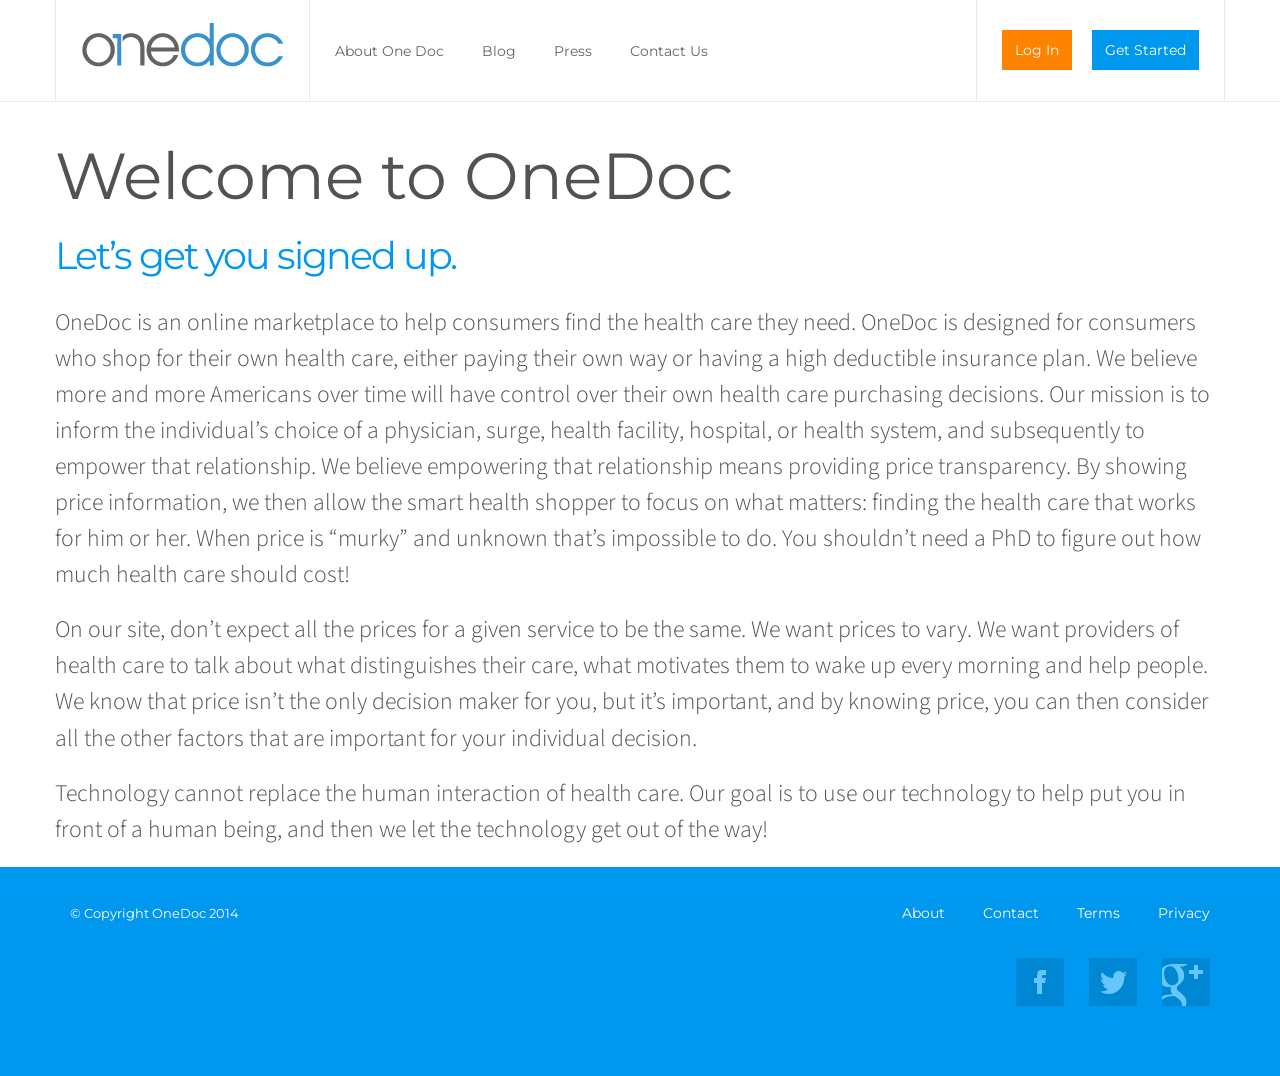
==== about.html @ 80806f2f "Added the About OneDoc page" ====
<!DOCTYPE html>
<html>
<head>
	<meta charset="utf-8">
	<meta name="viewport" content="width=device-width, initial-scale=1.0">
	<title>OneDoc</title>
	<link media="all" rel="stylesheet" href="css/bootstrap.min.css">
	<link media="all" rel="stylesheet" href="css/fancybox.css">
	<link media="all" rel="stylesheet" href="css/all.css">
	<link href='http://fonts.googleapis.com/css?family=Montserrat:400,700|Source+Sans+Pro:300,400,600' rel='stylesheet' type='text/css'>
	<script type="text/javascript" src="js/jquery-1.8.3.min.js"></script>
	<script type="text/javascript" src="js/jquery.main.js"></script>
	<script type="text/javascript" src="js/bootstrap.min.js" ></script>
	<!--[if IE 8]><link rel="stylesheet" type="text/css" href="css/ie.css" media="screen"/><![endif]-->
	<!--[if IE]><script type="text/javascript" src="js/ie.js"></script><![endif]-->
	<script type="text/javascript">
		if (navigator.userAgent.match(/IEMobile\/10\.0/) || navigator.userAgent.match(/MSIE 10.*Touch/)) {
			var msViewportStyle = document.createElement('style')
			msViewportStyle.appendChild(
				document.createTextNode(
					'@-ms-viewport{width:auto !important}'
				)
			)
			document.querySelector('head').appendChild(msViewportStyle)
		}
	</script>
</head>
<body>
	<div id="wrapper">
		<div class="w1">			<header id="header">
				<div class="header-holder container">
					<div class="row">
						<div class="logo-holder box">
							<strong class="logo"><a href="#">OneDoc</a></strong>
						</div>
						<div class="navbar-default" role="navigation">
							<div class="navbar-header">
								<button class="navbar-toggle" data-target="#bs-navbar" data-toggle="collapse" type="button">
									<span class="sr-only"></span>
									<span class="icon-bar"></span>
									<span class="icon-bar"></span>
									<span class="icon-bar"></span>
								</button>
							</div>
							<div id="bs-navbar" class="navbar-collapse collapse">
								<nav class="nav-holder box">
									<ul id="nav">
										<li><a href="#">About One Doc</a></li>
										<li><a href="#">Blog</a></li>
										<li><a href="#">Press</a></li>
										<li><a href="#">Contact Us</a></li>
									</ul>
								</nav>
								<ul class="buttons-list box">
									<li><a href="#" class="btn-login">Log In</a></li>
									<li><a href="#">Get Started</a></li>
								</ul>
							</div>
						</div>
					</div>
				</div>
			</header>
			<main id="main" role="main">
				<section class="section">
					<div class="container">						<div class="holder row">
									<h1>Welcome to OneDoc</h1>
									<h2>Let’s get you signed up.</h2>
									<p>OneDoc is an online marketplace to help consumers find the health care they need.  OneDoc is designed for consumers who shop for their own health care, either paying their own way or having a high deductible insurance plan.  We believe more and more Americans over time will have control over their own health care purchasing decisions. Our mission is to inform the individual’s choice of a physician, surge, health facility, hospital, or health system, and subsequently to empower that relationship.  We believe empowering that relationship means providing price transparency.  By showing price information, we then allow the smart health shopper to focus on what matters: finding the health care that works for him or her.  When price is “murky” and unknown that’s impossible to do.   You shouldn’t need a PhD to figure out how much health care should cost!</p>
									
									<p>On our site, don’t expect all the prices for a given service to be the same.  We want prices to vary.   We want providers of health care to talk about what distinguishes their care, what motivates them to wake up every morning and help people.  We know that price isn’t the only decision maker for you, but it’s important, and by knowing price, you can then consider all the other factors that are important for your individual decision.</p>  
									
									<p>Technology cannot replace the human interaction of health care.  Our goal is to use our technology to help put you in front of a human being, and then we let the technology get out of the way!</p>
						</div>					</div>
				</section>
			</main>		</div>
		<footer id="footer">			<div class="f1">				<div class="f2">
					<div class="container">
						<div class="holder row">
							<div class="footer-content">
								<p class="copyright">&copy; Copyright OneDoc 2014</p>
								<div class="frame">
									<ul class="footer-nav">										<li><a href="#">About</a></li>										<li><a href="#">Contact</a></li>										<li><a href="#">Terms</a></li>										<li><a href="#">Privacy</a></li>									</ul>
									<ul class="social-networks">										<li><a href="#" class="facebook">Facebook</a></li>										<li><a href="#" class="twitter">Twitter</a></li>										<li><a href="#" class="google">Google+</a></li>									</ul>
								</div>
							</div>
						</div>
					</div>
				</div>			</div>		</footer>
	</div>
	<!-- Modal -->
	<div class="popup-holder">
		<div id="appointment1" class="fancy-appointment">
			<div class="modal-content">
				<div class="modal-header">
					<a href="#" class="close">X</a>
					<h4>Book an Appointment</h4>
				</div>
				<div class="modal-map">
					<img src="images/img05.jpg" width="1003" height="101" alt="Image description">
				</div>
				<div class="modal-body">
					<h4>Dr. Sam Dahr</h4>
					<strong class="subtitle">Integris Baptist Medical Center</strong>
					<address>3366 NW Expressway Suite 670 <span>Oklahoma City, Oklahoma 73112</span></address>
					<ul class="data-list">
						<li>
							<strong class="title">Reason for Appointment</strong>
							Lobotomy
						</li>
						<li>
							<strong class="title">Total Cost</strong>
							$0000
						</li>
						<li class="amount">
							<strong class="title">Amount Due Today</strong>
							$000
						</li>
					</ul>
				</div>
				<div class="modal-schedule">
					<p>Select a day and time to book your appointment.</p>
					<div class="schedule-gallery carousel-nocycle">
						<a href="#" class="btn-prev"></a>
						<div class="mask">
							<div class="slideset">
								<div class="slide">
									<ul class="schedule-list">
										<li>
											<strong class="title"><a href="#">Fri</a></strong>
											<time datetime="2014-02-28"><a href="#">02-28-14</a></time>
											<ul>
												<li><a href="#">12:15 pm</a></li>
												<li><a href="#">12:30 pm</a></li>
												<li><a href="#">12:45 pm</a></li>
												<li><a href="#">1:00 pm</a></li>
												<li><a href="#">1:15 pm</a></li>
												<li><a href="#">more...</a></li>
											</ul>
										</li>
										<li>
											<strong class="title"><a href="#">Sat</a></strong>
											<time datetime="2014-03-01"><a href="#">03-01-14</a></time>
										</li>
										<li>
											<strong class="title"><a href="#">Sun</a></strong>
											<time datetime="2014-03-02"><a href="#">03-02-14</a></time>
										</li>
										<li>
											<strong class="title"><a href="#">Mon</a></strong>
											<time datetime="2014-03-03"><a href="#">03-03-14</a></time>
											<ul>
												<li><a href="#">8:00 am</a></li>
												<li><a href="#">8:15 am</a></li>
												<li><a href="#">8:30 am</a></li>
												<li><a href="#">8:45 am</a></li>
												<li><a href="#">9:00 am</a></li>
												<li><a href="#">more...</a></li>
											</ul>
										</li>
										<li>
											<strong class="title"><a href="#">Tue</a></strong>
											<time datetime="2014-03-04"><a href="#">03-04-14</a></time>
											<ul>
												<li><a href="#">8:00 am</a></li>
												<li><a href="#">8:15 am</a></li>
												<li><a href="#">8:30 am</a></li>
												<li><a href="#">8:45 am</a></li>
												<li><a href="#">9:00 am</a></li>
												<li><a href="#">more...</a></li>
											</ul>
										</li>
										<li>
											<strong class="title"><a href="#">Wed</a></strong>
											<time datetime="2014-03-05"><a href="#">03-05-14</a></time>
											<ul>
												<li><a href="#">8:00 am</a></li>
												<li><a href="#">8:15 am</a></li>
												<li><a href="#">8:30 am</a></li>
												<li><a href="#">8:45 am</a></li>
												<li><a href="#">9:00 am</a></li>
												<li><a href="#">more...</a></li>
											</ul>
										</li>
										<li>
											<strong class="title"><a href="#">Thu</a></strong>
											<time datetime="2014-03-06"><a href="#">03-06-14</a></time>
											<ul>
												<li><a href="#">8:00 am</a></li>
												<li><a href="#">8:15 am</a></li>
												<li><a href="#">8:30 am</a></li>
												<li><a href="#">8:45 am</a></li>
												<li><a href="#">9:00 am</a></li>
												<li><a href="#">more...</a></li>
											</ul>
										</li>
									</ul>
								</div>
								<div class="slide">
									<ul class="schedule-list">
										<li>
											<strong class="title"><a href="#">Fri</a></strong>
											<time datetime="2014-02-28"><a href="#">02-28-14</a></time>
											<ul>
												<li><a href="#">12:15 pm</a></li>
												<li><a href="#">12:30 pm</a></li>
												<li><a href="#">12:45 pm</a></li>
												<li><a href="#">1:00 pm</a></li>
												<li><a href="#">1:15 pm</a></li>
												<li><a href="#">more...</a></li>
											</ul>
										</li>
										<li>
											<strong class="title"><a href="#">Sat</a></strong>
											<time datetime="2014-03-01"><a href="#">03-01-14</a></time>
										</li>
										<li>
											<strong class="title"><a href="#">Sun</a></strong>
											<time datetime="2014-03-02"><a href="#">03-02-14</a></time>
										</li>
										<li>
											<strong class="title"><a href="#">Mon</a></strong>
											<time datetime="2014-03-03"><a href="#">03-03-14</a></time>
											<ul>
												<li><a href="#">8:00 am</a></li>
												<li><a href="#">8:15 am</a></li>
												<li><a href="#">8:30 am</a></li>
												<li><a href="#">8:45 am</a></li>
												<li><a href="#">9:00 am</a></li>
												<li><a href="#">more...</a></li>
											</ul>
										</li>
										<li>
											<strong class="title"><a href="#">Tue</a></strong>
											<time datetime="2014-03-04"><a href="#">03-04-14</a></time>
											<ul>
												<li><a href="#">8:00 am</a></li>
												<li><a href="#">8:15 am</a></li>
												<li><a href="#">8:30 am</a></li>
												<li><a href="#">8:45 am</a></li>
												<li><a href="#">9:00 am</a></li>
												<li><a href="#">more...</a></li>
											</ul>
										</li>
										<li>
											<strong class="title"><a href="#">Wed</a></strong>
											<time datetime="2014-03-05"><a href="#">03-05-14</a></time>
											<ul>
												<li><a href="#">8:00 am</a></li>
												<li><a href="#">8:15 am</a></li>
												<li><a href="#">8:30 am</a></li>
												<li><a href="#">8:45 am</a></li>
												<li><a href="#">9:00 am</a></li>
												<li><a href="#">more...</a></li>
											</ul>
										</li>
										<li>
											<strong class="title"><a href="#">Thu</a></strong>
											<time datetime="2014-03-06"><a href="#">03-06-14</a></time>
											<ul>
												<li><a href="#">8:00 am</a></li>
												<li><a href="#">8:15 am</a></li>
												<li><a href="#">8:30 am</a></li>
												<li><a href="#">8:45 am</a></li>
												<li><a href="#">9:00 am</a></li>
												<li><a href="#">more...</a></li>
											</ul>
										</li>
									</ul>
								</div>
								<div class="slide">
									<ul class="schedule-list">
										<li>
											<strong class="title"><a href="#">Fri</a></strong>
											<time datetime="2014-02-28"><a href="#">02-28-14</a></time>
											<ul>
												<li><a href="#">12:15 pm</a></li>
												<li><a href="#">12:30 pm</a></li>
												<li><a href="#">12:45 pm</a></li>
												<li><a href="#">1:00 pm</a></li>
												<li><a href="#">1:15 pm</a></li>
												<li><a href="#">more...</a></li>
											</ul>
										</li>
										<li>
											<strong class="title"><a href="#">Sat</a></strong>
											<time datetime="2014-03-01"><a href="#">03-01-14</a></time>
										</li>
										<li>
											<strong class="title"><a href="#">Sun</a></strong>
											<time datetime="2014-03-02"><a href="#">03-02-14</a></time>
										</li>
										<li>
											<strong class="title"><a href="#">Mon</a></strong>
											<time datetime="2014-03-03"><a href="#">03-03-14</a></time>
											<ul>
												<li><a href="#">8:00 am</a></li>
												<li><a href="#">8:15 am</a></li>
												<li><a href="#">8:30 am</a></li>
												<li><a href="#">8:45 am</a></li>
												<li><a href="#">9:00 am</a></li>
												<li><a href="#">more...</a></li>
											</ul>
										</li>
										<li>
											<strong class="title"><a href="#">Tue</a></strong>
											<time datetime="2014-03-04"><a href="#">03-04-14</a></time>
											<ul>
												<li><a href="#">8:00 am</a></li>
												<li><a href="#">8:15 am</a></li>
												<li><a href="#">8:30 am</a></li>
												<li><a href="#">8:45 am</a></li>
												<li><a href="#">9:00 am</a></li>
												<li><a href="#">more...</a></li>
											</ul>
										</li>
										<li>
											<strong class="title"><a href="#">Wed</a></strong>
											<time datetime="2014-03-05"><a href="#">03-05-14</a></time>
											<ul>
												<li><a href="#">8:00 am</a></li>
												<li><a href="#">8:15 am</a></li>
												<li><a href="#">8:30 am</a></li>
												<li><a href="#">8:45 am</a></li>
												<li><a href="#">9:00 am</a></li>
												<li><a href="#">more...</a></li>
											</ul>
										</li>
										<li>
											<strong class="title"><a href="#">Thu</a></strong>
											<time datetime="2014-03-06"><a href="#">03-06-14</a></time>
											<ul>
												<li><a href="#">8:00 am</a></li>
												<li><a href="#">8:15 am</a></li>
												<li><a href="#">8:30 am</a></li>
												<li><a href="#">8:45 am</a></li>
												<li><a href="#">9:00 am</a></li>
												<li><a href="#">more...</a></li>
											</ul>
										</li>
									</ul>
								</div>
							</div>
						</div>
						<a href="#" class="btn-next"></a>
					</div>
				</div>
				<div class="modal-footer">
					<a href="#" class="button">Continue</a>
				</div>
			</div>
		</div>
	</div>
</body>
</html>
---- css/all.css ----
/* @override http://pmarino80.github.io/qti-guide/css/all.css */

*{max-height:10000px;}
@-webkit-viewport{width:device-width;}
@-moz-viewport{width:device-width;}
@-ms-viewport{width:device-width;}
@-o-viewport{width:device-width;}
@viewport{width:device-width;}
.logo,
.form-search .icon,
.section-search .input-holder .icon,
.section-search .submit-holder:before,
.form-search .submit-holder:before,
.btn-down,
.button-section:before,
.btn-started:before,
.social-networks a,
.section-about .btn-more:before,
.btn-refine:before,
.pin .icon,
.select-area .select-opener,
.fancy-appointment .close,
.schedule-gallery .schedule-list ul a:before,
.schedule-gallery .btn-prev,
.schedule-gallery .btn-next,
.fancy-appointment .modal-footer .button:before,
.section-subnav .btn-search,
.btn-create-campaign:before,
.campaign-list .buttons-list a:before,
.contributors .title:before,
.buttons-list.logged a:before,
.section-new-campaign form .datepicker .button,
.section-new-campaign form .btn-submit:before,
.section-new-campaign form .btn-cancel:before,
.section-signup form .btn-submit:before{
	background-image:url(../images/sprite.png);
	background-repeat:no-repeat;
}
p {
	font-size: 95% !important;
}

h2 {
	font-size: 150% !important;
}
h3 {
	font-size: 98% !important;
}
html,
body,
#wrapper{height:100%;}
body{
	font-weight:300;
	min-width:320px;
	-webkit-text-size-adjust:100%;
	-ms-text-size-adjust:none;
}
img{border-style:none;}
a:active{background-color:transparent;}
a:focus{
	outline:0;
	text-decoration:none;
}
:focus{outline:0;}
.section-welcome img,
.section-proffesional img,
.image-holder img,
.avatar-holder img{vertical-align:top;}
form,fieldset{
	border-style:none;
	margin:0;
	padding:0;
}
input, textarea, select{vertical-align:middle;}
input::-moz-placeholder{opacity:1;}
textarea::-moz-placeholder{opacity:1;}
input[type=text],input[type=password],input[type=file],input[type=submit],input[type=search],input[type=email],textarea{	-webkit-appearance:none;	-webkit-border-radius:0;}
.section-subnav ul:after{	content:'';	display:block;	clear:both;}
/* styles for fixed blocks */
.fixed{
	left:0;
	position:fixed;
	right:0;
	top:102px;
	z-index:10;
}
#header.fixed{
	background:#fff;
	z-index:15;
}
/* main container styles */
#wrapper{
	display:table;
	table-layout:fixed;
	width:100%;
}
.w1{
	display:table-row;
	position:relative;
	width:100%;
}
/* header styles */
#header{
	background:rgba(255, 255, 255, 0.9);
	border-bottom:1px solid #ecebeb;
	left:0;
	position:fixed;
	right:0;
	top:0;
	z-index:10;
}
.header-holder{
	border:solid #ecebeb;
	border-width:0 1px;
}
.logo-holder{
	float:left;
	padding: 23px 26px 34px 26px;
}
/* page logo styles */
.logo{
	display:block;
	height:44px;
	overflow:hidden;
	text-indent:-9999px;
	width:201px;
}
.logo a{
	display:block;
	height:100%;
}
.navbar-default{
	background:none;
	border:0;
}
.nav-holder{
	border-left:1px solid #ecebeb;
	float:left;
	padding:0;
}
/* main navigation styles */
#nav{
	float:left;
	font:14px/16px 'Montserrat', sans-serif;	list-style:none;	margin:0;
	padding: 43px 10px 42px 25px;}
#nav li{
	float:left;
	margin: 0 38px 0 0;
}
#nav a{color:#636466;}
.buttons-list{
	border-left:1px solid #ecebeb;
	font:14px/16px 'Montserrat', sans-serif;
	float:right;	list-style:none;	margin:0;
	padding: 30px 10px 31px 5px;}
.buttons-list li{
	float:left;
	margin: 0 0 0 20px;
	position:relative;
}
.buttons-list a{
	background:#0097ee;
	color:#fff;
	display:block;
	padding: 12px 13px;
	position:relative;
}
.buttons-list .btn-login{background:#fd8300;}
/* main informative part styles */
#main{
	padding:102px 0 0;
	position:relative;
	z-index:1;
}
/* welcome section styles */
.section-welcome{
	color:#fff;
	font:20px/24px 'Montserrat', sans-serif;
	height:810px;
	margin:-102px 0 0;
	overflow:hidden;
	position:relative;
}
.section-welcome .bg-image{
	position:relative;
	width:100%;
	z-index:1;
}
.section-welcome .txt{
	bottom:0;
	left:50%;
	margin:0 0 0 -585px;
	position:absolute;
	top:0;
	white-space:nowrap;
	z-index:5;
}.section-welcome .txt:after{	content:'';	display:inline-block;	height:100%;	margin:0 0 0 -5px;	overflow:hidden;	vertical-align:middle;	width:1px;}.section-welcome .txt .holder{	display:inline-block;	padding: 0 33.7719% 0 15px;/*385*/	vertical-align:middle;	white-space:normal;}
.section-welcome h1{
	font-size:52px;	line-height:50px;
	margin: 0 0 18px;
	letter-spacing: -1px;
}
.section-welcome p{margin: 0 0 31px;}
/* search panel styles */
.section-welcome .form-search{
	background:rgba(0, 151, 238, 0.8);
	bottom:0;
	font-size:16px;	line-height:18px;
	left:0;
	position:absolute;
	right:0;
	z-index:5;
}
.form-search .row{padding: 32px 15px 32px 15px;}
.form-search .input-holder,
.form-search .location,
.form-search .link-location{
	display:inline-block;
	vertical-align:middle;
}
.section-search .input-holder,
.form-search .input-holder{
	background:#fff;
	margin: 0 22px 0 0;
	padding:16px 17px 14px;
	max-width:630px;
	width:55.2632%;
}
.section-search .input-holder .icon,
.form-search .icon{
	background-position:-240px 0;
	float:left;
	height:21px;
	margin: 0 32px 0 0;
	position:relative;
	width:20px;
}
.section-search .input-holder .icon:before,
.form-search .icon:before{
	background:#e4e4e4;
	content:"";
	height:20px;
	margin:-10px 0 0;
	position:absolute;
	right: -18px;
	top:50%;
	width:1px;
}
.section-search input[type=text],
.form-search input[type=text]{	background:none;	border:0;
	color:#a8a8a8;	float:left;	font-size:16px;	height:24px;	line-height:21px;	margin:0;
	outline:0;	padding:1px 2px 2px;	width:90.6040%;/*540*/}
.form-search input::-webkit-input-placeholder{color:#a8a8a8;}
.section-search input::-webkit-input-placeholder{color:#a8a8a8;}.form-search input:-moz-placeholder{color:#a8a8a8;}.section-search input:-moz-placeholder{color:#a8a8a8;}.form-search input::-moz-placeholder{color:#a8a8a8;}.section-search input::-moz-placeholder{color:#a8a8a8;}.form-search input:-ms-input-placeholder{color:#a8a8a8;}
.section-search input:-ms-input-placeholder{color:#a8a8a8;}
.form-search .location{
	font-weight:700;
	margin: 0 15px 0 0;
	padding: 0 15px 0 0;
	position:relative;
}
.form-search .location:before{
	background:#fff;
	content:"";
	height:14px;
	margin:-7px 0 0;
	position:absolute;
	right:0;
	top:50%;
	width:1px;
}
.form-search .link-location{
	color:#fd8300;
	margin:0 22px 0 0;
}
.section-search .submit-holder,
.form-search .submit-holder{
	background:#fd8300;
	display:inline-block;
	margin:0 -5px 0 0;	vertical-align:middle;
	position:relative;
	width:147px;
}
.section-search .submit-holder:before,
.form-search .submit-holder:before{
	background-position:-210px 0;
	content:"";
	height:20px;
	margin:-10px 0 0;
	position:absolute;
	right: 20px;
	top:50%;
	width:20px;
	z-index:1;
}
.section-search input[type=submit],
.form-search input[type=submit]{	background:none;	border:0;
	color:#fff;	float:left;	font:20px/54px 'Montserrat', sans-serif;	height:54px;	margin:0;	padding: 0 40px 2px 19px;
	position:relative;
	text-align:left;	width:100%;
	z-index:5;}
.section-intro{
	font-size:26px;
	line-height:38px;
	text-align:center;
}
.section-intro .holder{padding: 40px 0 50px;}
.btn-down{
	background-position:-270px 0;
	display:block;
	height:43px;
	margin: 0 auto 28px;
	overflow:hidden;
	text-indent:-9999px;
	width:44px;
}
/* global styles for all headings */
section .heading{
	font-size:0;	line-height:0;
	margin: 0 0 39px;
	position:relative;
	text-align:center;
}
section .heading:before{
	background:#d1d1d0;
	content:"";
	height:1px;
	left:0;
	margin:1px 0 0;
	position:absolute;
	right:0;
	top:50%;
	z-index:1;
}
section .heading h1{
	background:#fff;
	color:#54514f;
	display:inline-block;	vertical-align:top;
	font-size:25px;	line-height:27px;
	margin:0;
	padding:0 20px;
	position:relative;
	z-index:5;
	letter-spacing: -1px;
}
section h2{
	color:#0097ee;
	font-size:52px;
	line-height:50px;
	margin: 0 0 24px;
	letter-spacing: -2px;
}
.section-intro p{margin: 0 47px 17px;}
.section-intro .boxes-holder{
	color:#2d2b2a;
	font-size:18px;	line-height:24px;
	overflow:hidden;
}
.section-intro .boxes-holder .box{padding: 0 20px;}
.section-intro .boxes-holder .image-holder{
	height:170px;
	margin: 0 0 18px;
	white-space:nowrap;
}
.section-intro .boxes-holder .image-holder:after{	content:'';	display:inline-block;	height:100%;	margin:0 0 0 -5px;	overflow:hidden;	vertical-align:middle;	width:1px;}.section-intro .boxes-holder .image-holder img{	display:inline-block;	vertical-align:middle;	white-space:normal;}
.section-intro .boxes-holder h3{
	color:#0097ee;
	font-size:20px;
	font-weight:700;	line-height:24px;
	margin: 0 0 12px;
}
.section-intro .boxes-holder p{margin:0;}
/* gallery section styles */
.section-proffesional{
	color:#4d4b48;
	font-size:25px;	line-height:42px;
	max-height:740px;
	overflow:hidden;
}
.section-proffesional .mask{
	overflow:hidden;
	position:relative;
	width:100%;
	z-index:1;
	background: #EFF9FB;
}
.section-proffesional .slideset{
	float:left;
	width:99999px;
}
.section-proffesional .slide{
	float:left;
	position:relative;
	width:1500px;
}
.section-proffesional .txt{
	left:50%;
	margin:0 0 0 -585px;
	position:relative;
	z-index:5;
}
.section-proffesional .txt .holder{padding: 100px 20px 40px 595px;}
.section-proffesional h1{
	color:#54514f;
	font-size:25px;	line-height:27px;
	margin: 0 0 27px 4px;
}
.section-proffesional h2{
	color:#0097ee;
	font-size:52px;	line-height:52px;
	margin: 0 0 18px;
}
.section-proffesional .img-slide{
	left:0;
	position:absolute;
	top:0;
	width:100%;
	z-index:1;
}
.section-proffesional .pagination{
	left:50%;
	margin:0;
	position:absolute;
	right:0;
	top: 80px;
	z-index:5;
}
.section-proffesional .pagination ul{
	font-size:0;	line-height:0;	list-style:none;	margin:0;
	overflow:hidden;
	padding: 0 0 0 15px;}
.section-proffesional .pagination ul li{
	float:left;
	margin: 0 7px 0 0;
}
.section-proffesional .pagination ul a{
	background:#67645f;
	border-radius:6px;
	display:block;
	height:12px;
	overflow:hidden;
	text-indent:-9999px;
	width:12px;
}
.section-proffesional .pagination ul .active a,
.section-proffesional .pagination ul a:hover{
	background:#0097ee;
	text-decoration:none;
}
/* recommendation section styles */
.section-recommendation{
	background:#0097ee;
	color:#fefdfe;
	font-size:26px;	line-height:38px;
	text-align:center;
}
.section-recommendation .holder{padding: 46px 0 46px;}
.section-recommendation .heading{margin: 0 0 29px;}
.section-recommendation .heading:before{background:#66c5fc;}
.section-recommendation .heading h1{
	background:#0097ee;
	color:#86d3ff;
}
.section-recommendation h2{
	color:#fefdfe;
	margin: 0 0 24px;
}
.section-recommendation p{margin: 0 45px 16px;}
.section-recommendation .recommendation{
	color:#86d3ff;
	font-size:62px;
	letter-spacing:-4px;	line-height:85px;
	padding: 0 14.1026% 44px;
	word-spacing:3px;
}
.section-recommendation .recommendation span{color:#fff;}
.section-recommendation .recommendation p{margin:0;}
.button-section{
	background:#fd8300;
	color:#fff !important;
	display:inline-block;
	font:24px/26px 'Montserrat', sans-serif;
	letter-spacing:0;
	padding: 27px 83px 26px 29px;
	position:relative;	vertical-align:top;
	word-spacing: -2px;
}
.button-section:active{background:#fd8300;}
.button-section:before{
	background-position:-320px 0;
	content:"";
	height:32px;
	margin:-16px 0 0;
	position:absolute;
	right: 30px;
	top:50%;
	width:25px;
}
.section-health{
	font-size:26px;
	line-height:38px;
	text-align:center;
}
.section-health .holder{padding: 76px 10px 76px;}
.section-health .heading{margin: 0 0 29px;}
.section-health h2{margin: 0 0 24px;}
.section-health p{margin: 0 95px 31px;}

/* partners section styles */
.section-partners .holder{padding: 0 0 3px;}
.section-partners .partners-list{	list-style:none;	margin: -1px 0 59px;	padding: 0;
	text-align:justify;}
.partners-list:after{
	content:"";
	display:inline-block;	font-size:0;
	height:0;	line-height:0;
	width:100%;
}
.partners-list li{
	display:inline-block;	vertical-align:bottom;
}
.partners-list img {
	width: 80%;
}
.partners-list img{max-width:100%;}
/* dr. datails section styles */
.section-detail{
	font-size:20px;	line-height:30px;
}
.section-detail .holder{padding: 45px 18px 42px 15px;}
.section-detail .avatar-holder{
	float:left;
	margin: 5px 28px 0 0;
}
.section-detail .avatar-holder img{max-width:100%;}
.section-detail .txt{overflow:hidden;}
.section-detail h1{
	color:#0097ee;
	font-size:40px;	line-height:50px;
	margin: 0 0 15px;
	letter-spacing: -2px;
}
.section-detail .frame{overflow:hidden;}
.section-detail .frame .txt{
	float:left;
	width:560px;
}
.section-detail p{margin:0;font-size: 18px !important;
}
.section-detail address{margin: 13px 0 0;}
address span{
	display:inline-block;
	margin: 0 0 0 8px;
	padding: 0 0 0 13px;
	position:relative;	vertical-align:top;
}
address span:before{
	background:#54514f;
	content:"";
	height:20px;
	left:0;
	position:absolute;
	top:5px;
	width:1px;
}
address a{color:#54514f;}
.section-detail address .email{
	color:#0097ee;
	font-weight:600;
}
.section-detail .actions-list{
	border:1px solid #e8e8e7;
	border-width:0 0 0 1px;
	float:right;
	list-style:none;
	margin: 9px 0 0;
	padding: 0 0 31px 37px;
	width: 275px;
}
.actions-list li{
	background:url(../images/divider01.png) repeat-x;
	padding: 31px 0 28px;
}
.actions-list li:first-child{
	background:none;
	padding-top:0;
}
.section-about .btn-more,
.actions-list a{
	color:#f58320;
	display:block;
	font-size:22px;
	font-weight:600;	line-height:20px;
}
.actions-list a:hover{text-decoration:none;}
.actions-list img,
.actions-list .title{
	display:inline-block;	vertical-align:bottom;
}
.actions-list img{margin: 0 15px 2px 0;}
.actions-list .title span{
	color:#373535;
	display:block;
	font-size:18px;
	font-weight:300;
	margin: 0 0 -2px;
}
/* additional navigation styles */
.section-subnav{
	font:18px/20px 'Montserrat', sans-serif;
	position:relative;
}
.smooth-wrap{
	background:#0097ee;
	border-bottom:9px solid #8bd5ff;
}
.section-welcome .smooth-wrap{border:none;}
.section-subnav ul{
	list-style:none;	margin:0;	padding: 37px 14px 27px;}
.section-subnav.with-search ul{float:left;}
.section-subnav ul li{
	float:left;
	margin: 0 49px -27px 0;
}
.section-subnav ul a{
	color:#fff;
	display:inline-block;
	padding: 0 0 27px;
	position:relative;	vertical-align:top;
}
.section-subnav ul a:hover{text-decoration:none;}
.section-subnav ul a.active{
	border:solid #fd8300;
	border-width:0 0 9px;
	margin-bottom:-19px;
	text-decoration:none;
}
/* performance section styles */
.section-perfomance .holder{padding: 76px 0 0;}
.section-perfomance .heading{margin: 0 0 55px;}
.section-perfomance .boxes-holder{text-align:center;}
.section-perfomance .box{padding: 0 53px;}
.section-perfomance .box:before{
	background:#e8e8e7;
	bottom: 6px;
	content:"";
	left:0;
	position:absolute;
	top: 25px;
	width:1px;
}
.section-perfomance .box:first-child:before{display:none;}
.section-perfomance .image-holder{margin: 0 0 25px;}
.section-perfomance h2{
	color:#0097ee;
	font-size:20px !important;
	letter-spacing:0;	line-height:25px;
	margin:0;
}
/* location section styles */
.section-location{
	font-size:20px;	line-height:30px;
}
.section-location .holder{padding: 71px 0 26px;}
.section-location .heading{margin: 0 0 43px;}
.section-location h2{
	font-size:30px;
	letter-spacing: -1px;	line-height:34px;
	margin: 0 0 29px;
	text-align:center;
}
.section-location .institution-box{
	overflow:hidden;
	padding: 0 14px;
	margin: 0 0 -6px;
}
.section-location .institution-box .column{
	float:left;
	width:50%;
}
.section-location h3{
	color:#54514f;
	font:600 20px/24px 'Source Sans Pro', sans-serif;
	margin:0;
}
.section-location h3 a{color:#54514f;}
.section-location .institution-box h3{
	color:#0097ee;
	margin: 0 0 3px;
}
.section-location .institution-box h3 a{color:#0097ee;}
.section-location address{margin: 0 0 23px;}
.section-location .schedule-list{
	font-weight:600;	list-style:none;	margin:0;	padding:0;}
.section-location .schedule-list li{
	overflow:hidden;
	vertical-align:top;
}
.section-location .actions-list{	list-style:none;	margin:0;	padding: 6px 0 0 15px;}
.section-location .actions-list li{
	background:none;
	padding: 0 0 43px;
}
.actions-list .icon-holder{
	display:inline-block;
	margin: 0 15px 1px 0;
	min-width:44px;	vertical-align:bottom;
}
.actions-list .icon-holder img{margin:0;}
.section-location .table-institution{
	color:#0097ee;
	font-weight:600;
	line-height:24px;
	margin: 0 auto 54px;
	width:100%;
	max-width: 1138px;
}
.table-institution td{
	border-bottom:1px solid #d1d1d0;
	padding: 12px 0 13px;
}
.table-institution td + td{text-align:right;}
/* about section styles */
.section-about{
	line-height:42px;
	overflow:hidden;
	position:relative;
	word-spacing: -1px;
}
.section-about .holder{
	background:rgba(255, 255, 255, 0.1);
	float:left;
	left: 49.25%;
	position:relative;
	width:100%;
	z-index:5;
}
.section-about .bg-image{
	left:0;
	position:absolute;
	top:0;
	width:100%;
	z-index:1;
}
.section-about .txt{
	float:left;
	padding: 76px 170px 57px 28px;
	width:765px;
}
.section-about h1{
	font-size:25px;	line-height:27px;
	margin: 0 0 16px;
	color:rgba(255, 255, 255, 0.5)
}
.section-about h2{margin: 0 0 19px -3px;}
.section-about p{margin: 0 0 28px;color:rgba(255, 255, 255, 0.7);font-size: 22px !important;
}
.section-about .btn-more{
	display:inline-block;
	padding: 2px 0 0 48px;
	position:relative;	vertical-align:top;
	margin: 0 0 0 200px;
}
.section-about .btn-more:hover{text-decoration:none;}
.section-about .btn-more:before{
	background-position:-180px -50px;
	content:"";
	height:38px;
	left:0;
	position:absolute;
	top:0;
	width:39px;
}
.section-about .btn-more span{
	color:#373535;
	display:block;
	font-size:18px;
	font-weight:300;	line-height:20px;
	margin: 0 0 -2px;
}
.section-philosophy{
	background:#fff;
	color:#54514F;	line-height:42px;
	text-align:center;
}
/* philosophy section styles */
.section-philosophy .holder{padding: 76px 0 27px;}
.section-philosophy .heading{margin: 0 0 22px;}
.section-philosophy .heading:before{background:#a4a2a1;}
.section-philosophy .heading h1{
	color:#54514F;
}
.section-philosophy p{margin: 0 20px 42px;}
/* search section styles */
.section-search {
	font-family:'Montserrat', sans-serif;
	left:0;
	position:absolute;
	right:0;
	top:102px;
	z-index:5;
}
.section-search form{overflow:hidden;}
.section-search .form-content{background:rgba(0, 151, 238, 0.8);}
.section-search .form-content .holder{padding: 31px 15px 32px;}
.section-search .btn-refine,
.section-search .input-holder{
	display:inline-block;	vertical-align:top;
}
.section-search .btn-refine{
	background:#0070b1;
	color:#fff;
	font:20px/22px 'Montserrat', sans-serif;
	margin: 0 27px 0 0;
	padding: 16px 47px 16px 17px;
	position:relative;
}
.section-search .btn-refine:before{
	background-position:-240px -50px;
	content:"";
	height:20px;
	margin:-10px 0 0;
	position:absolute;
	right: 15px;
	top:50%;
	width:19px;
}
.section-search .input-holder{margin:0 13px 0 0;}
.section-search .submit-holder{width:201px;}
.section-search .form-slide{
	background:rgba(0, 151, 238, 0.9);
	padding: 0 0 41px;
}
.section-search .form-slide .row{padding: 25px 14px 1px 15px;}
.section-search .form-slide .column{
	float:left;
	margin:0 0 0 8.8519%;/*101*/
	width:27.4321%;/*313*/
}
.section-search .form-slide .column:first-child{margin-left:0;}
.section-search .form-slide label{
	color:#afe2ff;
	float:left;
	font:25px/27px 'Montserrat', sans-serif;
	margin: 0 0 5px -2px;
}
.section-search .form-slide select{
	clear:left;
	float:left;
	font-size:16px;
	width:auto;
}
.jcf-hidden{
	display:block !important;
	left:-9999px !important;
	position:absolute !important;
}
/* custom select styles */
.select-area{
	background:#fff;
	color:#a8a8a8;
	cursor:default;
	float:left;
	font:16px/18px 'Montserrat', sans-serif;
	height:46px;
	overflow:hidden;
	position:relative;
	width:100% !important;
}
.select-area .center{
	float:left;
	margin:0 50px 0 0;
	overflow:hidden;
	padding: 14px 19px;
	white-space:nowrap;
}
.select-area .select-opener{
	background-position: -317px -63px;
	height:46px;
	position:absolute;
	right:0;
	top:0;
	width:46px;
}
.select-options {
	position: absolute;
	overflow: hidden;
	background: #fff;
	z-index: 2000;
}
.select-options .drop-holder {
	overflow: hidden;
	height: 1%;
}
.select-options ul {
	font:16px/18px 'Montserrat', sans-serif;
	list-style: none;
	overflow: hidden;
	padding: 0;
	margin: 0;
}
.select-options ul li {
	width: 100%;
	float: left;
}
.select-options ul a {
	text-decoration: none;
	padding: 14px 19px;
	display: block;
	cursor: default;
	color: #000;
	height: 1%;
}
.select-options .item-selected a {
	text-decoration: none;
	background: #007;
	color: #fff;
}
.section-search .form-slide input[type=text]{	background:#fff;
	clear:left;	height:46px;	margin:0;	padding: 12px 19px 13px;	width:100%;}
.section-search .form-slide .subcolumns-holder{
	overflow:hidden;
	width:100%;
}
.section-search .form-slide .multiple-input input[type=text]{
	clear:none;
	width:44.4089%;/*139*/
}
.section-search .form-slide .multiple-input .separator{
	background:#8bd0f7;
	float:left;
	height:2px;
	margin: 23px 3.8339% 0;/*12*/
	width:11px;
}
.section-search .form-slide .row.buttons-holder{
	padding:39px 15px 0;
	text-align:right;
}
.section-search .form-slide input[type=submit]{	background:#fd8300;	display:inline-block;
	float:none;	height:46px;	line-height:46px;	margin:0 0 0 13px;	padding:0;
	text-align:center;
	vertical-align:top;	width:102px;}
.section-search .form-slide .btn-cancel{
	background:#0070b1;
	color:#fff;
	display:inline-block;
	font-size:20px;	line-height:24px;
	margin:0 0 0 13px;
	min-width:102px;
	padding:11px 16px 11px 17px;
	text-align:left;	vertical-align:top;
}
.section-search .form-slide .btn-cancel:hover{
	background:#0070b1;
	text-decoration:none;
}
/* map section styles */
.section-map{
	position:relative;
	z-index:1;
}
.section-map .pin{
	bottom: 48px;
	left: 46.9%;
	position:absolute;
	z-index:5;
}
.section-map .pin .icon{
	background-position:-270px -50px;
	height:34px;
	display:block;
	width:28px;
}
.section-map .pin .txt{
	background:#fff;
	bottom: 45px;
	color:#0097ee;
	font:15px/17px 'Source Sans Pro', sans-serif;
	left:50%;
	margin:0 0 0 -135px;
	padding: 26px 38px 27px;
	position:absolute;
	width:270px;
}
.section-map .pin .txt:after{
	border:solid transparent;
	border-color:rgba(255, 255, 255, 0);
	border-top-color:#fff;
	border-width:10px;
	content:"";
	height:0;
	left:50%;
	margin:0 0 0 -10px;
	pointer-events:none;
	position:absolute;
	top:100%;
	width:0;
}
.section-map .pin h2{
	font:20px/22px 'Montserrat', sans-serif;
	letter-spacing:0;
	margin: 0 0 6px;
}
.section-map .pin p{margin:0;}
.section-map .map-holder{
	position:relative;
	z-index:1;
}
/* results section styles */
.section-results .holder{padding: 27px 14px 106px;}
.section-results .heading{
	border-bottom:1px solid #d1d1d0;
	margin: 0 0 24px;
	padding: 0 0 26px;
	text-align:left;
}
.section-results .heading:before{display:none;}
.section-results .heading .title{
	display:block;
	font:20px/22px 'Montserrat', sans-serif;
	letter-spacing: 0px;
}
.section-results h2{margin: 0 0 12px;font-size: 30px !important;
}
.section-results p{margin: 0 0 20px;font-size: 22px !important;
}
.results-list{
	border-top:1px solid #d1d1d0;
	font-size:20px;	line-height:30px;	list-style:none;
	margin: 0 0 32px;	padding:0;}
.results-list > li{
	border-bottom:1px solid #d1d1d0;
	overflow:hidden;
	padding: 36px 0 0 68px;
	position:relative;
	vertical-align:top;
}
.results-list > li:before{
	background:url(../images/icon09.png) no-repeat;
	content:"";
	height:59px;
	left: 1px;
	position:absolute;
	top: 30px;
	width:44px;
}
.results-list h3{
	color:#0097ee;
	font-size:30px;	line-height:34px;
	margin: 0 0 5px;
}
.results-list .speciality{
	display:block;
	margin: 0 0 16px;
	overflow:hidden;
	text-overflow:ellipsis;
	white-space:nowrap;
}
.results-list .speciality a{
	display:inline-block;
	margin: 0 0 0 7px;
	padding: 0 0 0 10px;
	position:relative;	vertical-align:top;
}
.results-list .speciality a:first-child{
	margin:0;
	padding:0;
}
.results-list .speciality a:before{
	background:#8e8c8b;
	content:"";
	height:20px;
	left:0;
	position:absolute;
	top: 7px;
	width:1px;
}
.results-list .speciality a:first-child:before{display:none;}
.results-list .details-list{	list-style:none;	margin:0;	padding:0;}
.results-list .details-list > li{
	background:url(../images/divider01.png) repeat-x;
	overflow:hidden;
	padding: 35px 0 32px;
	vertical-align:top;
}
.results-list .details-list > li:first-child{
	background:none;
	padding-top:0;
}
.results-list .details-list .txt{
	float:left;
	width:32.5885%;
}
.results-list .details-list h4{
	color:#0097ee;
	font:20px/24px 'Source Sans Pro', sans-serif;
	margin: 0 0 3px;
}
.results-list .details-list address{margin:0;}
.results-list .details-list ul{
	color:#0097ee;
	float:right;
	font:600 22px/24px 'Source Sans Pro', sans-serif;	list-style:none;	margin:0;
	padding: 5px 0 0;}
.results-list .details-list ul li{
	border-left:1px solid #e8e8e7;
	display:inline-block;	vertical-align:top;
	margin: 0 0 0 32px;
	height: 73px;
	padding: 36px 0 0 40px;
}
.results-list .details-list ul li:first-child{
	border:0;
	margin-left:0;
	padding-left:10px;
}
.results-list .details-list ul .icon,
.results-list .details-list ul .title{
	display:inline-block;	vertical-align:bottom;
}
.results-list .details-list ul .icon{margin: 0 6px 0 0;}
.results-list .details-list ul .title{margin: 0 0 -4px;}
.results-list .details-list ul .title span{
	color:#373535;
	display:block;
	font-size:18px;
	font-weight:300;	line-height:20px;
	margin: 0 0 -3px;
}
.results-list .details-list ul a{
	color:#f58320;
	display:block;
}
.results-list .details-list ul a:hover{text-decoration:none;}
.section-results .pagination{
	border-radius:0;
	font-size:18px;
	margin:0;
}
.section-results .pagination li{
	display:inline-block;
	margin: 0 5px 0 0;	vertical-align:top;
}
.section-results .pagination a{
	background:#eee;
	border:1px solid #e9e9e9;
	border-radius:0;
	color:#b2b2b2;
	display:block;
	line-height:20px;
	min-width: 37px;
	padding: 9px 3px 11px;
	text-align:center;
}
.pagination > li:first-child > a,
.pagination > li.last-child > a{
	border-radius:0;
	min-width: 64px;
}
.section-results .pagination .active a,
.section-results .pagination a:hover{
	background:#f58320;
	border-color:#de7316;
	color:#fff;
}
/* footer styles */
#footer{
	background:#0097ee;
	color:#fff;
	display:table-footer-group;
	font:14px/16px 'Montserrat', sans-serif;
	overflow:hidden;
	width:100%;
}
#footer a{color:#fff;}
.f1{
	display:table-row;
	height:1%;
}
.f2{display:table-cell;}
#footer .holder{padding: 38px 15px 70px;}
#footer .get-started{
	border-bottom:1px solid #66c6fd;
	font:300 26px/30px 'Source Sans Pro', sans-serif;
	margin: 0 0 37px;
	overflow:hidden;
	padding: 35px 0 54px;
}
#footer .get-started .txt{
	float:left;
	max-width:800px;
	width:70.1754%;
}
#footer .get-started h2{
	font:52px/56px 'Montserrat', sans-serif;
	margin: 0 0 9px;
	letter-spacing: -1px;
}
#footer .get-started p{margin: 0 0 0 6px;}
#footer .get-started .btn-started{
	background:#fd8300;
	float:right;
	font:30px/32px 'Montserrat', sans-serif;
	padding: 41px 74px 39px 31px;
	position:relative;
	margin: 7px 0 0;
	letter-spacing: -1px;
	word-spacing: 3px;
}
.btn-started:before{
	background-position:-320px 0;
	content:"";
	height:32px;
	margin:-16px 0 0;
	position:absolute;
	right: 30px;
	top:50%;
	width:25px;
}
.footer-content{overflow:hidden;}
.copyright{float:left;}
.footer-content .frame{float:right;}
.footer-nav{
	list-style:none;
	margin: 0 0 37px;
	overflow:hidden;
	padding:0;
}
.footer-nav li{
	float:left;
	margin: 0 0 0 38px;
}
.social-networks{
	list-style:none;
	margin:0;
	padding:0;
	text-align:right;
}
.social-networks li{
	display:inline-block;
	margin: 0 0 0 21px;
	vertical-align:top;
}
.social-networks a{
	background-position:-9999px -9999px;
	display:block;
	height:48px;
	overflow:hidden;
	text-indent:9999px;
	width:48px;
}
.social-networks .facebook{background-position:0 -50px;}
.social-networks .twitter{background-position:-60px -50px;}
.social-networks .google{background-position:-120px -50px;}
/* styles for modal box */
.popup-holder{
	height:0;
	overflow:hidden;
	position:relative;
}
#fancybox-close,
.fancybox-bg{display:none !important;}
#fancybox-wrap{
	box-sizing:content-box;	-moz-box-sizing:content-box;	-webkit-box-sizing:content-box;
}
#fancybox-outer{background:none;}
.fancy-appointment{
	background:#fdfcfc;
	border-radius:2px;
	color:#54514f;
	font-size:18px;	line-height:20px;
	width:1004px;
}
.fancy-appointment .modal-content{border-radius:2px;}
.fancy-appointment .modal-header{
	border:0;
	padding: 24px 29px 23px 121px;
}
.fancy-appointment h4{
	color:#0097ee;
	font-size:30px;	line-height:34px;
	margin: 0 0 2px;
	letter-spacing: -1px;
}
.fancy-appointment .modal-header h4{margin:0;}
.fancy-appointment .close{
	background-position:-350px 0;
	height:18px;
	margin: 6px 0 0 20px;
	overflow:hidden;
	opacity:1;
	text-indent:-9999px;
	width:18px;
}
.fancy-appointment .modal-map{
	height:101px;
	overflow:hidden;
	position:relative;
}
.fancy-appointment .modal-map img{
	left:50%;
	margin:0 0 0 -502px;
	position:absolute;
	top:0;
}
.fancy-appointment .modal-body{padding: 14px 125px 30px;}
.fancy-appointment .subtitle{
	color:#0097ee;
	display:block;
	font-size:20px;
	font-weight:600;	line-height:24px;
	margin: 0 0 6px;
}
.fancy-appointment address{
	display:block;
	line-height:20px;
	margin: 0 0 22px;
}
.fancy-appointment address span:before{
	background:#d1d1d0;
	height:19px;
	top:2px;
}
.fancy-appointment .data-list{
	color:#0097ee;
	font:30px/34px 'Montserrat', sans-serif;	list-style:none;	margin:0;
	overflow:hidden;	padding:0;
	letter-spacing: -2px;
}
.fancy-appointment .data-list li{
	float:left;
	padding: 0 34px 0 41px;
	position:relative;
}
.fancy-appointment .data-list li.amount{color:#f58320;}
.fancy-appointment .data-list li:first-child{padding-left:0;}
.fancy-appointment .data-list li:before{
	background:#d1d1d0;
	bottom: 6px;
	content:"";
	left:0;
	position:absolute;
	top: 4px;
	width:1px;
}
.fancy-appointment .data-list li:first-child:before{display:none;}
.fancy-appointment .data-list .title{
	color:#373535;
	display:block;
	font:18px/20px 'Source Sans Pro', sans-serif;
	margin: 0 0 2px;
	letter-spacing: 0;
}
.fancy-appointment .modal-schedule{padding: 0 38px 27px 38px;}
.fancy-appointment .modal-schedule p{margin: 0 0 6px;}
.fancy-appointment .schedule-gallery{
	border:1px solid #d1d1d0;
	padding: 2px 84px 3px 89px;
	position:relative;
	max-width:926px;
	width:100%;
}
.schedule-gallery .mask{
	overflow:hidden;
	position:relative;
	z-index:1;
}
.schedule-gallery .slideset{
	float:left;
	width:9999px;
}
.schedule-gallery .slide{
	float:left;
	overflow:hidden;
	width:749px;
}
.schedule-gallery .schedule-list{
	list-style:none;	margin:0;
	overflow:hidden;	padding:0;}
.schedule-gallery .schedule-list > li{
	background:#f0f7fb;
	float:left;
	min-height:217px;
	padding: 16px 19px 17px;
	width:107px;
}
.schedule-gallery .schedule-list > .nth-child-2n{background:none;}
.schedule-gallery .title{
	color:#0097ee;
	display:block;
	font:20px/22px 'Montserrat', sans-serif;
	margin: 0 0 2px;
}
.schedule-gallery .title a{color:#0097ee;}
.schedule-gallery time{
	color:#a8a8a8;
	display:block;
	margin: 0 0 8px;
}
.schedule-gallery time a{color:#a8a8a8;}
.schedule-gallery .schedule-list ul{
	font-size:16px;	line-height:18px;	list-style:none;	margin:0 0 0 -11px;	padding:0;}
.schedule-gallery .schedule-list ul li{
	overflow:hidden;
	padding: 0 0 4px;
	vertical-align:top;
}
.schedule-gallery .schedule-list ul a{
	display:inline-block;	padding:0 0 0 11px;
	position:relative;
	text-decoration:underline;
	vertical-align:top;
}
.schedule-gallery .schedule-list ul a:before{
	background-position:-240px -80px;
	content:"";
	display:block;
	height:9px;
	left:-99999px;
	position:absolute;
	top:-99999px;
	width:5px;
}
.schedule-gallery .schedule-list ul a:hover{color:#f58320;}
.schedule-gallery .schedule-list ul a:hover:before{
	left:0;
	top:5px;
}
.schedule-gallery .btn-prev,
.schedule-gallery .btn-next{
	background-position:0 -140px;
	height:49px;
	left: 20px;
	margin:-25px 0 0;
	position:absolute;
	top:50%;
	width:49px;
}
.schedule-gallery .btn-next{
	background-position:-60px -140px;
	left:auto;
	right: 20px;
}
.fancy-appointment .modal-footer{
	border:0;
	margin:0;
	padding: 0 38px 30px;
}
.fancy-appointment .modal-footer .button{
	background:#0097ee;
	color:#fff;
	display:inline-block;
	font:14px/16px 'Montserrat', sans-serif;
	padding: 12px 49px 12px 15px;
	position:relative;	vertical-align:top;
}
.fancy-appointment .modal-footer .button:before{
	background-position:-210px 0;
	content:"";
	height:20px;
	margin:-9px 0 0;
	position:absolute;
	right: 15px;
	top:50%;
	width:20px;
}
.buttons-list.logged{padding: 35px 10px 26px 0;}
.buttons-list.logged li{margin-left:30px;}
.buttons-list.logged a:before{
	background-position:-180px -110px;
	content:"";
	height:19px;
	margin: -9px 0 0;
	position:absolute;
	right: 15px;
	top:50%;
	width:19px;
}
.buttons-list.logged .btn-account{padding: 12px 50px 12px 14px;}
.buttons-list.logged .btn-logout{
	background:#e40000;
	padding: 12px 48px 12px 14px;
}
.buttons-list.logged .btn-logout:before{background-position:-210px -110px;}
.buttons-list .disabled-mask{display:none;}
.buttons-list .disabled .disabled-mask{
	background:rgba(255, 255, 255, 0.7);
	bottom:0;
	display:block;
	left:0;
	position:absolute;
	right:0;
	top:0;
	z-index:5;
}
.section-page-heading .holder{padding: 33px 12px 33px;}
.section-page-heading h1{
	font-size:30px;	line-height:34px;
	margin: 0;
}
.section-subnav ul .count{
	background:#fd8300;
	border-radius:13px;
	font-size: 16px;	line-height: 18px;
	padding:4px 0;
	position:absolute;
	right: -6px;
	text-align:center;
	top: -29px;
	width:26px;
}
.section-subnav .search-box{
	float:right;
	padding: 25px 15px 0 0;
}
.section-subnav .btn-search{
	background-position:-240px -140px;
	display:block;
	height:35px;
	overflow:hidden;
	text-indent:-9999px;
	width:34px;
}
.section-campaigns .holder{padding: 40px 15px 20px;}
.btn-create-campaign{
	background:#fd8300;
	color:#fff;
	display:inline-block;
	font:24px/26px 'Montserrat', sans-serif;
	margin: 0 0 33px;
	padding: 27px 29px 26px 84px;
	position:relative;	vertical-align:top;
}
.btn-create-campaign:hover{color:#fff;}
.btn-create-campaign:focus{
	background:#fd8300;
	color:#fff;
}
.btn-create-campaign:before{
	background-position:-240px -110px;
	content:"";
	height:25px;
	left: 31px;
	margin: -13px 0 0;
	position:absolute;
	top:50%;
	width:25px;
}
.section-campaigns h2{
	font-size:30px;
	letter-spacing:0;	line-height:36px;
	margin: 0 0 45px;
}
.campaign-list{
	counter-reset:item;
	font-size:26px;	list-style:none;	margin:0;	padding: 0 0 1px;
	line-height: 38px;
}
.campaign-list li{
	border-top:1px solid #d1d1d0;
	padding: 53px 0 39px 194px;
	position:relative;
	vertical-align:top;
}
.campaign-list li:first-child{
	border-top:0;
	padding-top: 0;
}
.campaign-list .count{
	background:#a8a8a8;
	border-radius:75px;
	color:#fff;
	display:inline-block;
	font:18px/20px 'Montserrat', sans-serif;
	height:150px;
	left:0;
	padding: 38px 10px;
	position:absolute;
	text-align:center;
	top:59px;	vertical-align:top;
	width:150px;
}
.campaign-list li:first-child .count{top: 6px;}
.campaign-list .count:before{
	content:counters(item, ".");
	counter-increment:item;
	font-size:70px;
	left:0;	line-height:74px;
	position:absolute;
	right:0;
	text-align:center;
	top: 55px;
}
.campaign-list h3{
	color:#0097ee;
	font-size:52px;	line-height:50px;
	margin: 0 0 12px;
}
.campaign-list p{margin: 0 0 30px;}
.campaign-list .details{overflow:hidden;}
.campaign-list .progress-box{
	background:url(../images/bg05.png);
	float:left;
	height:180px;
	margin: 0 42px 0 0;
	position:relative;
	width:54px;
}
.progress-box .fill{
	background:#0097ee;
	bottom:0;
	left:0;
	position:absolute;
	right:0;
}
.campaign-list .holder{
	overflow:hidden;
	padding: 0 0 17px;
}
.campaign-list .buttons-list{
	border:0;
	float:none;
	margin: 0 0 45px;
	overflow:hidden;
	padding:0;
}
.campaign-list .buttons-list li{
	border:0;
	margin:0 20px 0 0;
	padding:0;
}
.campaign-list .buttons-list a{
	padding: 12px 50px 12px 13px;
	position:relative;
}
.campaign-list .buttons-list a:before{
	background-position:-210px 0;
	content:"";
	height:19px;
	margin: -9px 0 0;
	position:absolute;
	right: 15px;
	top:50%;
	width:20px;
}
.campaign-list .buttons-list .cancel{background:#e40000;}
.campaign-list .buttons-list .cancel:before{
	background-position:-210px -110px;
	height:19px;
	right:15px;
	width:19px;
}
.campaign-list .price{
	color:#0097ee;
	font:80px/86px 'Montserrat', sans-serif;
	letter-spacing: -2px;
	overflow:hidden;
}
.campaign-list .price .column{
	float:left;
	padding: 5px 41px 0 39px;
	position:relative;
}
.campaign-list .price .column:before{
	background:#a8a8a8;
	bottom: 15px;
	content:"";
	left:0;
	position:absolute;
	top:0;
	width:1px;
}
.campaign-list .price .column:first-child{
	border:0;
	padding-left:0;
}
.campaign-list .price .column:first-child:before{display:none;}
.campaign-list .price .title{
	color:#54514f;
	display:block;
	font-size:20px;
	font-weight:400;	line-height:22px;
	margin: 0 0 -4px;
	letter-spacing: 0;
}
.campaign-list .price sup{
	font-size:40px;	line-height:44px;
	vertical-align: 6px;
}
.campaign-list .contributors{
	color:#a8a8a8;
	font-size:18px;	line-height:20px;
}
.campaign-list .contributors .title{
	color:#a8a8a8;
	display:inline-block;
	font-size:30px;
	font-weight:600;	line-height:34px;
	margin: 0 0 14px;
	padding: 0 36px 0 0;
	position:relative;	vertical-align:top;
}
.campaign-list .contributors .title:hover{text-decoration:none;}
.campaign-list .contributors .title span{color:#0097ee;}
.contributors .title:before{
	background-position:-270px -110px;
	content:"";
	height:10px;
	margin:-2px 0 0;
	position:absolute;
	right:0;
	top:50%;
	width:19px;
}
.contributors.active .title:before{background-position:-300px -110px;}
.contributors .slide ul{	list-style:none;	margin:0;	padding:0;}
.contributors .slide ul li{
	border:0;
	overflow:hidden;
	padding: 17px 29px 18px 32px;
}
.contributors .slide ul li:first-child{background:#ecebeb;}
.contributors .slide ul .txt{float:left;}
.contributors .slide ul .txt a,
.contributors .slide ul .txt time{
	display:inline-block;
	padding: 0 5px 0 10px;
	position:relative;	vertical-align:top;
}
.contributors .slide ul .txt a:before,
.contributors .slide ul .txt time:before{
	background:#8e8c8b;
	content:"";
	height:19px;
	left:0;
	position:absolute;
	width:1px;
	top: 2px;
}
.contributors .slide ul .txt a:first-child{padding-left:0;}
.contributors .slide ul .txt a:first-child:before{display:none;}
.contributors .slide ul .link{
	float:right;
	font-weight:400;
}
.section-page-heading .frame{text-align:right;}
.section-page-heading .frame h1{
	display:inline-block;
	font-family:'Source Sans Pro', sans-serif;
	font-weight:300;	vertical-align:middle;
	margin: -6px 0 0;
}
.section-page-heading .buttons-list{
	border:0;
	padding: 0 2px 0 0;
}
.section-new-campaign{
	font-size:26px;	line-height:38px;
}
.section-new-campaign .holder{
	padding: 53px 0 80px;
	text-align:center;
}
.section-new-campaign h1{
	color:#0097ee;
	font-size:52px;	line-height:50px;
	margin: 0 0 24px;
}
.section-new-campaign p{margin: 0 100px 30px;}
.section-new-campaign form{
	float:none;
	margin:0 auto;
}
.section-new-campaign form .row{
	margin:0;
	padding: 0 0 20px;
}
.section-new-campaign form input[type=text],
.section-new-campaign form textarea{	background:none;	border:1px solid #d8d8d8;
	color:#a8a8a8;	float:left;	font:16px/21px 'Montserrat', sans-serif;	height:54px;	margin:0;	padding: 15px 19px 16px;	width:100%;
}
.section-new-campaign form textarea{
	height:204px;
	overflow:auto;
	padding: 15px 0 0 19px;
	resize:none;
	vertical-align:top;
}
.section-new-campaign form input::-webkit-input-placeholder{color:#a8a8a8;}.section-new-campaign form input:-moz-placeholder{color:#a8a8a8;}.section-new-campaign form input::-moz-placeholder{color:#a8a8a8;}.section-new-campaign form input:-ms-input-placeholder{color:#a8a8a8;}
.section-new-campaign form textarea::-webkit-input-placeholder{color:#a8a8a8;}.section-new-campaign form textarea:-moz-placeholder{color:#a8a8a8;}.section-new-campaign form textarea::-moz-placeholder{color:#a8a8a8;}.section-new-campaign form textarea:-ms-input-placeholder{color:#a8a8a8;}
.section-new-campaign form .columns-holder{overflow:hidden;}
.section-new-campaign form .columns-holder .column{
	float:left;
	margin: 0 0 0 19px;
	position:relative;	vertical-align:top;
	width:237px;
}
.section-new-campaign form .columns-holder .column:first-child{margin-left:0;}
.section-new-campaign form .datepicker{
	background:#fff;
	bottom:1px;
	padding: 8px 7px 0 0;
	position:absolute;
	right:1px;
	top:1px;
	width:52px;
}
.section-new-campaign form .datepicker .button{
	background-position:-120px -140px;
	float: right;
	height:36px;
	width:31px;
}
.section-new-campaign form input[type=file]{
	color:#a8a8a8;	font:16px 'Montsettar', sans-serif;
	width:100%;}
.section-new-campaign form .note{
	display:block;
	font-size:18px;
	font-style:normal;
	line-height: 28px;
	padding: 2px 0 17px;
}
.section-new-campaign form .row.checkboxes-holder{
	color:#a8a8a8;
	font:16px/18px 'Montserrat', sans-serif;
	text-align:left;
	padding: 0;
	margin: 0 0 -4px;
}
.section-new-campaign form .row.checkboxes-holder .row{padding: 0 0 40px;}
.section-new-campaign form input[type=radio]{	float:left;	height:15px;	margin: 1px 17px 0 0;	padding:0;	width:16px;}
.section-new-campaign form .row.checkboxes-holder label{
	float:left;
	font-weight:400;
	margin:0;
	max-width:96%;
}
.section-new-campaign form .row.checkboxes-holder a{
	display:inline-block;	vertical-align:top;
	margin: 0 0 0 33px;
}
.section-new-campaign form .buttons-holder{padding: 40px 8px 0 0;}
.section-new-campaign form .btn-submit,
.section-new-campaign form .btn-cancel{
	display:inline-block;
	margin: 0 9px 0 16px;
	text-align:left;	vertical-align:top;
}
.section-new-campaign form .btn-submit{
	background:#fd8300;
	position:relative;
	width:299px;
}
.section-signup form .btn-submit:before,
.section-new-campaign form .btn-submit:before{
	background-position:-320px 0;
	content:"";
	height:31px;
	margin:-16px 0 0;
	position:absolute;
	right: 30px;
	top:50%;
	width:25px;
	z-index:1;
}
.section-new-campaign form input[type=submit]{	background:none;	border:0;
	color:#fff;	display:block;	font:24px/79px 'Montserrat', sans-serif;	height:79px;	margin:0;	padding:0 60px 0 29px;
	position:relative;
	text-align:left;
	width:100%;
	z-index:5;}
.section-new-campaign form .btn-cancel{
	background:#e40000;
	color:#fff;
	font:24px/26px 'Montserrat', sans-serif;
	padding: 27px 87px 26px 29px;
	position:relative;
}
.section-new-campaign form .btn-cancel:before{
	background-position:-180px -140px;
	content:"";
	height:31px;
	margin:-16px 0 0;
	position:absolute;
	right: 30px;
	top:50%;
	width:31px;
}
.section-signup{
	color:#a8a8a8;
	font:16px/18px 'Montserrat', sans-serif;
	text-align:center;
}
.section-signup .holder{padding: 53px 0 80px;}
.section-signup form{
	float:none;
	margin:0 auto;
	width:780px;
}
.section-signup h1{
	color:#0097ee;
	font-size:52px;	line-height:50px;
	margin: 0 0 15px;
}
.section-signup h2{
	color:#636466;
	font:300 45px/49px 'Source Sans Pro', sans-serif;
	margin: 0 0 35px;
}
.section-signup form .row{
	margin:0;
	padding: 0 0 20px;
	text-align:left;
}
.section-signup form .column{
	float:left;
	margin:0 0 0 20px;
}
.section-signup form .column:first-child{margin-left:0;}
.section-signup form .twocolumns .column{width:365px;}
.section-signup form .threecolumns .column{width:237px;}
.section-signup form .threecolumns .column + .column + .column{margin-left:19px;}
.section-signup form input[type=email],
.section-signup form input[type=password],
.section-signup form input[type=text]{	background:none;	border:1px solid #d8d8d8;	float:left;	height:54px;	line-height:21px;	margin:0;	padding: 15px 19px 16px;	width:100%;}
.section-signup form .select-area{
	border:1px solid #d8d8d8;
	height:54px;
}
.section-signup form .select-area .center{padding: 18px 19px;}
.section-signup form .select-area .select-opener{
	height: 43px;
	width:52px;
	background-position: -306px -60px;
}
.section-signup form input[type=checkbox]{	float:left;	height:15px;	margin: 1px 17px 0 0;	padding:0;	width:16px;}
.section-signup form label{
	float:left;
	font-weight:400;
	margin:0;
	max-width:96%;
}
.section-signup form .row.submit-holder{padding: 36px 0 0;}
.section-signup form .btn-submit{
	background:#fd8300;
	margin:0 auto;
	overflow:hidden;
	position:relative;
	width:207px;
}
.section-signup form input[type=submit]{	background:none;	border:0;
	color:#fff;	float:left;	font-size:24px;	height:79px;	line-height:79px;	margin:0;	padding: 0 60px 0 28px;
	text-align:left;
	width:100%;}
/* styles for screens 1500px wide and narrower */
@media only screen and (max-width: 1500px){
	.section-welcome{height:auto;}
	.section-about .bg-image{
		bottom:0;
		height:111%;
		width:auto;
	}
	.section-proffesional .img-slide{
		height:100%;
		width:auto;
	}
}
/* styles for screens 1200px wide and narrower */
@media only screen and (max-width: 1200px){
	.section-welcome .txt{margin:0 0 0 -470px;}
	.section-welcome .txt .holder{padding:0 20.772% 0 15px;}
	.section-search .input-holder,
	.form-search .input-holder{width:46.263%;}
	.section-search input[type=text],
	.form-search input[type=text]{width:85.604%;}
	.form-search .link-location{margin-right: 21px;}
	.section-proffesional .txt{margin:0 0 0 -470px;}
	.section-proffesional .pagination{top:20px;}
	.section-proffesional .txt .holder{padding:58px 0 20px 481px;}
	.section-detail .frame .txt{width:370px;}
	.section-detail .actions-list{
		padding:0 0 31px 20px;
		width:240px;
	}
	.section-about .txt{
		padding:35px 28px 23px;
		width:auto;
	}
	.section-about{line-height:32px;}
	.section-about .holder{
		float:right;
		left:0;
		width:50%;
	}
	.section-about h1{margin:0 0 20px;}
	.section-about h2{margin-bottom:15px;}
	.section-about p{margin:0 0 10px;}
	.section-search .form-slide .multiple-input .separator{margin:23px 3.4% 0;}
	.buttons-list.logged{padding:10px 0 0 15px;}
	.buttons-list.logged li{
		clear:right;
		float:right;
		margin:0 0 10px;
	}
	.buttons-list.logged .btn-account{padding:9px 50px 10px 14px;}
	.buttons-list.logged .btn-logout{padding:9px 48px 10px 14px;}
	.section-page-heading .frame h1{margin:-14px 0 0;}
	.section-page-heading .buttons-list.logged{padding:0 2px 0 0;}
	.section-page-heading .buttons-list.logged li{
		clear:none;
		margin:0 0 0 10px;
	}
	.section-new-campaign form .columns-holder .column{
		margin-left:10px;
		width:198px;
	}
	.section-signup form{width:647px;}
	.section-signup form .twocolumns .column{width:298px;}
	.section-signup form .threecolumns .column{width:193px;}
	.section-signup form .threecolumns .column + .column + .column{margin-left:17px;}
	.campaign-list .price{
		font-size:44px;
		line-height:48px;
	}
	.campaign-list .price .column{padding:5px 23px 0;}
	.campaign-list .price .column:before{
		bottom:5px;
		top:7px;
	}
	.campaign-list .price sup{
		font-size:20px;
		line-height:24px;
	}
}
/* styles for screens 1021px wide and narrower */
@media only screen and (max-width: 1061px){
	#fancybox-wrap{
		left:0 !important;
		padding:0;
	}
	#fancybox-wrap,
	#fancybox-content,
	.fancy-appointment{
		min-width:320px;
		width:100% !important;
	}
}
/* styles for screens 1021px wide and narrower */
@media only screen and (max-width: 1021px){
	body{}
	.schedule-gallery .schedule-list > li{
		min-height:0;
		padding:10px 15px;
		white-space:nowrap;
		width:100%;
	}
	.schedule-gallery .title,
	.schedule-gallery time,
	.schedule-gallery .schedule-list ul{
		display:inline-block;
		margin:0 10px 0 0;
		vertical-align:middle;
	}
	.schedule-gallery .title{min-width:50px;}
	.schedule-gallery time{margin:0;}
	.schedule-gallery .schedule-list ul{
		margin:0;
		white-space:normal;
	}
	.schedule-gallery .schedule-list ul li{
		display:inline-block;
		padding:0 4px 0 0;
		vertical-align:middle;
	}
	.schedule-gallery .schedule-list ul a:hover:before{top:6px;}
}
/* styles for screens 992px wide and narrower */
@media only screen and (max-width: 992px){
	body{font-size:20px;}
	.logo-holder{padding:12px 26px 18px;}
	.navbar-toggle{
		background:none;
		margin-top:20px;
	}
	.navbar-default .navbar-toggle.collapsed:hover,
	.navbar-default .navbar-toggle.collapsed:focus{background:none;}
	.navbar-collapse{background:#fff;}
	.nav-holder{
		border:0;
		float:none;
		overflow:hidden;
	}
	#nav{
		padding:20px 0;
		width:100%;
	}
	#nav li{
		margin:0;
		text-align:center;
		width:25%;
	}
	.buttons-list,
	.buttons-list.logged{
		border:0;
		float:none;
		overflow:hidden;
		padding:10px 0 20px;
	}
	.buttons-list li,
	.buttons-list.logged li{
		margin:0;
		padding:0 10%;
		text-align:center;
		width:50%;
	}
	.buttons-list.logged li{padding:0 5%;}
	.buttons-list.logged li{
		clear:none;
		float:left;
	}
	.section-welcome{
		font-size:18px;
		line-height:20px;
	}
	.section-welcome .txt{margin:0 0 0 -375px;}
	.section-welcome .txt .holder{padding:0 15px;}
	.section-welcome h1{
		font-size:40px;
		line-height:44px;
	}
	.section-welcome p{margin:0 0 15px;}
	.section-search .submit-holder:before,
	.form-search .submit-holder:before{
		background-position:0 -110px;
		height:13px;
		margin:-7px 0 0;
		width:14px;
	}
	.section-welcome .form-search{
		font-size:14px;
		line-height:16px;
	}
	.form-search .row{padding:10px 0;}
	.section-search .input-holder,
	.form-search .input-holder{padding:11px 10px 10px;}
	.section-search .input-holder,
	.form-search .input-holder{margin:0 10px 0 0;}
	.section-search .input-holder .icon:before,
	.form-search .icon:before{right:-15px;}
	.form-search .link-location{margin-right: 10px;}
	.section-search input[type=text],
	.form-search input[type=text]{width:83.604%;}
	.form-search .location{
		margin:0 10px 0 0;
		padding:0 10px 2px 0;
	}
	.section-search .submit-holder,
	.form-search .submit-holder{width:110px;}
	.section-search input[type=submit],
	.form-search input[type=submit]{
		font-size:15px;
		height:41px;
		line-height:41px;
		padding:0 30px 0 10px;
	}
	.form-search .submit-holder:before{right:15px;}
	.section-search .form-slide .btn-cancel{
		font-size:15px;
		text-align:center;
	}
	.section-intro .holder{padding:20px 0 40px;}
	.btn-down{margin-bottom:15px;}
	section .heading{margin:0 0 15px;}
	.section-proffesional h2,
	section h2{
		font-size:35px;
		line-height:41px;
		margin:0 0 10px;
	}
	.section-proffesional{
		font-size:20px;
		line-height:32px;
	}
	.section-proffesional .txt{margin:0 0 0 -375px;}
	.section-proffesional .txt .holder{padding:53px 0 20px 385px;}
	.section-proffesional h1{margin-bottom:15px;}
	.section-recommendation{
		font-size:20px;
		line-height:32px;
	}
	.section-recommendation .holder{padding:20px 0;}
	.section-recommendation .heading{margin:0 0 15px;}
	.section-recommendation p{margin:0 20px 20px;}
	.section-recommendation .recommendation{
		font-size:40px;
		letter-spacing:0;
		line-height:56px;
		padding:0 12% 35px;
		word-spacing:0;
	}
	.section-health .holder{padding:20px;}
	.section-health .heading{margin:0 0 15px;}
	.section-health h2{margin:0 0 15px;}
	.section-health p{margin:0 20px 10px;}
	.button-section{
		font-size:20px;
		line-height:24px;
		padding:20px 54px 20px 22px;
	}
	.button-section:before{right:20px;}
	.section-partners .holder{padding:20px 0;}
	.section-partners .partners-list{margin:0 0 10px;}
	.partners-list li{max-width:25%;}
	#footer .holder{padding:30px 0;}
	#footer .get-started{
		margin:0 0 20px;
		padding:0 0 20px;
	}
	#footer .get-started h2{
		font-size:40px;
		line-height:50px;
		margin:0 0 20px;
	}
	#footer .get-started .btn-started{
		font-size:21px;
		padding:10px 45px 10px 12px;
	}
	.button-section:before,
	.btn-started:before{
		background-position:-60px -110px;
		height:21px;
		margin:-11px 0 0;
		width:17px;
	}
	.btn-started:before{right:15px;}
	.footer-nav{margin:0 0 20px;}
	.section-detail .frame .txt{
		float:none;
		width:auto;
	}
	.section-detail .actions-list{
		float:none;
		border-width:1px 0;
		padding:20px 0 0 37px;
		width:auto;
	}
	.actions-list a{
		display:inline-block;
		vertical-align:top;
	}
	.section-subnav ul{padding:20px 10px 27px;}
	.section-subnav ul li{
		margin-right:0;
		padding:0 15px 0 0;
		width:25%;
	}
	.section-subnav ul a{
		box-sizing:content-box;
		-moz-box-sizing:content-box;
		-webkit-box-sizing:content-box;
		min-height:52px;
		padding:0 0 12px;
	}
	.section-subnav ul .active a{
		margin-bottom:-9px;
		min-height:61px;
	}
	.section-perfomance .box{padding-bottom:30px;}
	.section-perfomance .box:before{display:none;}
	.section-search{top:75px;}
	.section-search .btn-refine{
		font-size:15px;
		line-height:17px;
		margin:0 10px 0 0;
		padding:13px 47px 13px 17px;
	}
	.section-search .btn-refine:before{
		background-position:-120px -110px;
		height:17px;
		margin:-9px 0 0;
		width:15px;
	}
	.section-search .input-holder,
	.form-search .input-holder{padding:10px 10px 9px;}
	.section-search input[type=text]{width:82.604%;}
	.section-search .submit-holder{width:140px;}
	.results-list .details-list .txt{
		float:none;
		width:100%;
	}
	.section-search input[type=submit],
	.form-search input[type=submit]{
		height:43px;
		line-height:43px;
	}
	.results-list .details-list ul{float:none;}
	.section-search .form-slide label{
		font-size:18px;
		line-height:22px;
	}
	.section-search .form-slide .multiple-input .separator{margin:23px 2.8% 0;}
	.fancy-appointment .modal-header{padding-left:21px;}
	.fancy-appointment .modal-body{padding:14px 21px 30px;}
	.fancy-appointment .modal-schedule{padding:0 21px 27px;}
	.fancy-appointment .schedule-gallery{padding:2px 64px 3px;}
	.schedule-gallery .btn-prev{left:7px;}
	.schedule-gallery .btn-next{right:7px;}
	.section-page-heading .holder{padding:0 12px 30px;}
	.section-subnav.with-search ul{
		padding:32px 0 27px 10px;
		width:94%;
	}
	.section-subnav.with-search ul li{
		padding:0 5px 0 0;
		width:20%;
	}
	.section-subnav .search-box{padding:33px 10px 0 0;}
	.campaign-list{
		font-size:22px;
		line-height:30px;
	}
	.campaign-list .count{
		border-radius:65px;
		height:130px;
		padding:22px 10px;
		width:130px;
	}
	.campaign-list li{padding-left:140px;}
	.campaign-list .count:before{top:45px;}
	.campaign-list .progress-box{margin:0 30px 0 0;}
	.campaign-list .buttons-list{margin:0 0 10px;}
	.campaign-list .buttons-list li{
		margin:0 10px 0 0;
		text-align:left;
		width:30%;
	}
	.campaign-list .contributors .title{
		font-size:24px;
		line-height:26px;
	}
	.contributors .slide ul li{padding:11px 3px 11px 11px;}
	.section-page-heading .frame h1{
		display:block;
		margin:0 0 10px;
		text-align:center;
	}
	.section-page-heading .buttons-list.logged li{margin:0;}
	.section-new-campaign form .columns-holder .column{width:150px;}
	.section-new-campaign form .buttons-holder{padding:10px 0 0;}
	.section-new-campaign form .btn-submit,
	.section-new-campaign form .btn-cancel{margin:0 5px;}
	.section-new-campaign form .btn-submit{width:229px;}
	.section-new-campaign form input[type=submit],
	.section-signup form input[type=submit]{
		font-size:20px;
		height:60px;
		line-height:60px;
		padding:0 45px 0 15px;
	}
	.section-signup form .btn-submit:before,
	.section-new-campaign form .btn-submit:before,
	.section-new-campaign form .btn-cancel:before{
		right:15px;
	}
	.section-new-campaign form .btn-cancel{
		font-size:20px;
		line-height:22px;
		padding:19px 60px 20px 15px;
	}
	.section-signup form{width:auto;}
	.section-signup form .twocolumns .column{width:350px;}
	.section-signup form .threecolumns .column{width:227px;}
	.section-signup form .threecolumns .column + .column + .column{margin-left:19px;}
}
/* styles for screens 768px wide and narrower */
@media only screen and (max-width: 768px){
	body{font-size:16px;}
	#header{min-width:320px;}
	.section-search{position:absolute;}
	#nav li{
		padding:10px 0;
		width:100%;
	}
	.buttons-list li{padding:0 10px;}
	.section-welcome .txt{
		left:0;
		margin:0;
		position:relative;
	}
	.section-welcome .txt .holder{padding:136px 10px 175px;}
	.section-welcome h1{
		font-size:30px;
		line-height:36px;
	}
	.form-search .row{
		padding:10px;
		text-align:center;
	}
	.section-search .input-holder,
	.form-search .input-holder{
		margin:0 0 10px;
		max-width:none;
		width:100%;
	}
	.section-search input[type=text],
	.form-search input[type=text]{width:85%;}
	.section-search .input-holder .icon,
	.form-search .icon{margin:0 20px 0 0;}
	.section-search .input-holder .icon:before,
	.form-search .icon:before{right:-10px;}
	.section-search .submit-holder,
	.form-search .submit-holder{
		display:block;
		float:none;
		margin:10px auto 0;
		overflow:hidden;
	}
	.section-welcome .bg-image{
		bottom:0;
		height:100%;
		left:0;
		position:absolute;
		top:0;
		width:auto;
	}
	.section-intro .holder{padding:20px 10px 30px;}
	section h2{
		font-size:25px;
		letter-spacing:0;
		line-height:29px;
	}
	.section-intro p{margin:0 0 10px;}
	.section-intro .boxes-holder .box{
		padding:0;
		width:100%;
	}
	.section-proffesional{text-shadow:0 0 1px #ccc;}
	.section-proffesional .txt{
		left:0;
		margin:0;
		position:relative;
	}
	.section-proffesional .txt .holder{padding:40px 10px;}
	.section-proffesional h1{
		font-size:20px;
		line-height:24px;
		margin:0 0 10px;
	}
	.section-proffesional h2{
		font-size:26px;
		line-height:30px;
		margin:0 0 10px;
	}
	.section-proffesional .img-slide{
		height:100%;
		left:0;
		position:absolute;
		top:0;
		width:auto;
	}
	.section-recommendation .holder{padding:20px 10px;}
	.section-recommendation h2{margin:0 0 15px;}
	.section-recommendation p{margin:0 0 10px;}
	.section-recommendation .recommendation{
		font-size:30px;
		line-height:36px;
		padding:0 20px 35px;
	}
	.button-section{
		display:block;
		padding:12px 40px 12px 10px;
	}
	#footer .holder,
	.section-partners .holder,
	.section-health .holder{padding:20px 10px;}
	section .heading{margin-bottom:10px;}
	section .heading h1{margin:0 20px;}
	.section-health h2 br{display:none;}
	#footer .get-started{
		font-size:20px;
		line-height:24px;
	}
	#footer .get-started .txt{
		float:none;
		max-width:none;
		width:100%;
	}
	#footer .get-started h2{
		font-size:26px;
		letter-spacing:0;
		line-height:28px;
		margin:0 0 10px;
	}
	#footer .get-started p{margin:0;}
	#footer .get-started .btn-started{float:left;}
	.copyright{
		float:none;
		margin:0 0 20px;
	}
	.footer-content .frame{float:none;}
	.footer-nav li{
		margin:0;
		padding:0 10px;
		text-align:center;
		width:25%;
	}
	.social-networks{text-align:center;}
	.social-networks li{
		margin:0 10px;
		text-align:left;
	}
	.section-detail{
		font-size:16px;
		line-height:20px;
	}
	.section-detail .holder{padding:0 10px 42px;}
	.section-detail .avatar-holder{
		margin:5px 10px 10px 0;
		width:100px;
	}
	.section-detail .frame,
	.section-detail .txt{overflow:visible;}
	.section-detail h1{
		font-size:32px;
		line-height:38px;
		margin:0 0 10px;
	}
	.section-detail .actions-list{padding:10px 0 0;}
	address span{
		margin:0 0 0 2px;
		padding:0 0 0 5px;
	}
	address span:before{top:3px;}
	.section-subnav ul{padding:20px 10px 10px;}
	.section-subnav ul li{
		margin:0;
		padding:0 0 10px;
		width:100%;
	}
	.section-subnav ul a{
		margin:0;
		min-height:0;
		padding:0 0 0 19px;
	}
	.section-subnav ul a.active{
		border-width:0 0 0 9px;
		min-height:0;
		padding:0 0 0 10px;
	}
	.section-perfomance .holder{padding:20px 15px;}
	.section-location{
		font-size:16px;
		line-height:20px;
	}
	.section-location .heading{margin-bottom:20px;}
	.section-location .holder{padding:71px 10px 26px;}
	.section-location .institution-box{padding:0;}
	.section-location .institution-box .column{
		float:none;
		width:100%;
	}
	.section-location .institution-box .column:first-child{padding:0 0 20px;}
	.section-location address{margin:0 0 15px;}
	.section-about .holder{
		left:0;
		width:100%;
	}
	.section-about .txt{
		float:none;
		padding:20px 10px;
		width:auto;
	}
	.section-about .bg-image{
		height:auto;
		position:static;
		width:100%;
	}
	.section-philosophy{
		font-size:18px;
		line-height:30px;
	}
	.section-philosophy p{margin:0 0 20px;}
	.section-philosophy .holder{padding:20px 10px;}
	.section-search .form-slide{padding:0 0 10px;}
	.section-search .btn-refine{
		display:block;
		margin:0 0 20px;
	}
	.section-search .form-slide .column{
		margin:0 0 10px;
		width:100%;
	}
	.section-search .form-slide .multiple-input .separator{margin:23px 3.7% 0;}
	.results-list{
		font-size:16px;
		line-height:20px;
	}
	.results-list > li{padding:18px 0 0 50px;}
	.results-list > li:before{
		background-size:100% auto;
		top:16px;
		width:36px;
	}
	.results-list .speciality{
		text-overflow:clip;
		white-space:normal;
	}
	.results-list .speciality a{
		margin:0;
		padding:0;
	}
	.results-list .speciality a:before{display:none;}
	.results-list .speciality a:after{content:", ";}
	.results-list h3{
		font-size:26px;
		line-height:30px;
		margin:0 0 10px;
	}
	.results-list .details-list ul li{
		border:0;
		display:block;
		margin:0;
		padding-left:0 !important;
	}
	.section-proffesional .img-slide{height:140%;}
	.schedule-gallery .schedule-list ul{
		display:block;
		margin:0 0 0 -10px;
	}
	.schedule-gallery .schedule-list > li{white-space:normal;}
	.section-subnav.with-search ul{width:92%;}
	.section-subnav.with-search ul li{
		padding:0 0 10px;
		width:100%;
	}
	.section-subnav ul .count{
		display:inline-block;
		margin:-2px 0;
		position:static;
		vertical-align:top;
	}
	.section-subnav .search-box{
		margin:-18px 0 0;
		padding:0;
		position:absolute;
		right:20px;
		top:50%;
	}
	.section-campaigns .holder{padding:20px 10px;}
	.btn-create-campaign{
		display:block;
		font-size:20px;
		line-height:22px;
		padding:16px 20px 17px 53px;
	}
	.btn-create-campaign:before{left:15px;}
	.section-campaigns h2{
		font-size:26px;
		line-height:30px;
		margin:0 0 20px;
	}
	.campaign-list{
		font-size:16px;
		line-height:24px;
	}
	.campaign-list li{padding:20px 0 10px;}
	.campaign-list .count{
		border-radius:48px;
		display:block;
		font-size:14px;
		height:96px;
		left:0;
		line-height:16px;
		margin:0 auto 10px;
		position:relative;
		top:0;
		width:96px;
	}
	.campaign-list .count:before{
		font-size:30px;
		line-height:32px;
		top:40px;
	}
	.campaign-list h3{
		font-size:30px;
		line-height:38px;
		margin:0 0 10px;
	}
	.campaign-list .progress-box{margin:0 10px 0 0;}
	.campaign-list .holder{padding:0;}
	.campaign-list .buttons-list li{
		margin:0 0 10px;
		width:100%;
	}
	.campaign-list .price .column{
		border-top:1px solid #a8a8a8;
		float:none;
		padding:10px 0;
	}
	.campaign-list .price .column:before{display:none;}
	.campaign-list .price .column:first-child{
		border:0;
		padding-top:0;
	}
	.contributors .slide ul .txt{
		float:none;
		margin:0 0 10px;
	}
	.contributors .slide ul .link{
		display:inline-block;
		float:none;
		vertical-align:top;
	}
	.section-new-campaign{
		font-size:20px;
		line-height:28px;
	}
	.section-new-campaign .holder{padding:20px 10px;}
	.section-new-campaign h1{
		font-size:32px;
		line-height:36px;
		margin:0 0 10px;
	}
	.section-new-campaign p{margin:0 0 10px;}
	.section-new-campaign form{padding:0;}
	.section-new-campaign form .columns-holder .column{
		margin:0 0 20px;
		width:100%;
	}
	.section-new-campaign form .row.checkboxes-holder label{max-width:88%;}
	.section-signup form .btn-submit,
	.section-new-campaign form .btn-submit,
	.section-new-campaign form .btn-cancel{
		display:block;
		float:none;
		margin:0 0 10px;
		width:100%;
	}
	.section-signup .holder{padding:20px 10px;}
	.section-signup form{padding:0;}
	.section-signup h1{
		font-size:32px;
		line-height:38px;
		margin:0 0 20px;
	}
	.section-signup h2{
		font-size:26px;
		line-height:30px;
		margin:0 0 10px;
	}
	.section-signup form .row{
		padding:0 0 10px;
	}
	.section-signup form .column{
		margin:10px 0 0 !important;
		width:100% !important;
	}
	.section-signup form .column:first-child{margin-top:0;}
	.section-signup form label{max-width:88%;}
	.schedule-gallery .schedule-list ul a:hover:before{top:5px;}
}
@media only screen and (max-width: 766px){
	#header{position:absolute;}
	.fixed{position:absolute;}
}
@media only screen and (max-width: 680px){
	address span{
		display:block;
		margin:0;
		padding:0;
	}
	address span:before{display:none;}
	.fancy-appointment .data-list li{
		border-top:1px solid #d1d1d0;
		padding:20px 20px 20px;
		width:100%;
	}
	.fancy-appointment .data-list li:first-child{
		border:0;
		padding:0 20px 20px;
	}
	.fancy-appointment .data-list li:before{display:none;}
}
@media only screen and (max-width: 480px){
	.section-welcome .txt .holder{padding:96px 10px 145px;}
	.section-proffesional .img-slide{height:100%;}
}
/* js style */
.subnav-wrap.fixed{
	position:fixed;
	top:0;
	left:0;
	width:100%;
}
.section-welcome .fixed .form-search{position:relative;}
---- css/ie.css ----
@media only screen and (max-width: 1200px){
	.section-search .submit-holder,
	.form-search .submit-holder{margin:0 -20px 0 0;}
}
@media only screen and (max-width: 768px){
	.section-search .submit-holder,
	.form-search .submit-holder{margin:10px auto 0;}
}
#header{background:url(../images/bg01.png);}
.section-search .form-content,
.section-welcome .form-search{background:url(../images/bg02.png);}
.section-about .holder{background:url(../images/bg03.png);}
.section-search .form-slide{background:url(../images/bg04.png);}
.form-search .link-location{margin-right:20px;}
.results-list > li{padding-left:53px;}
.results-list > li:before{width:44px !important;}
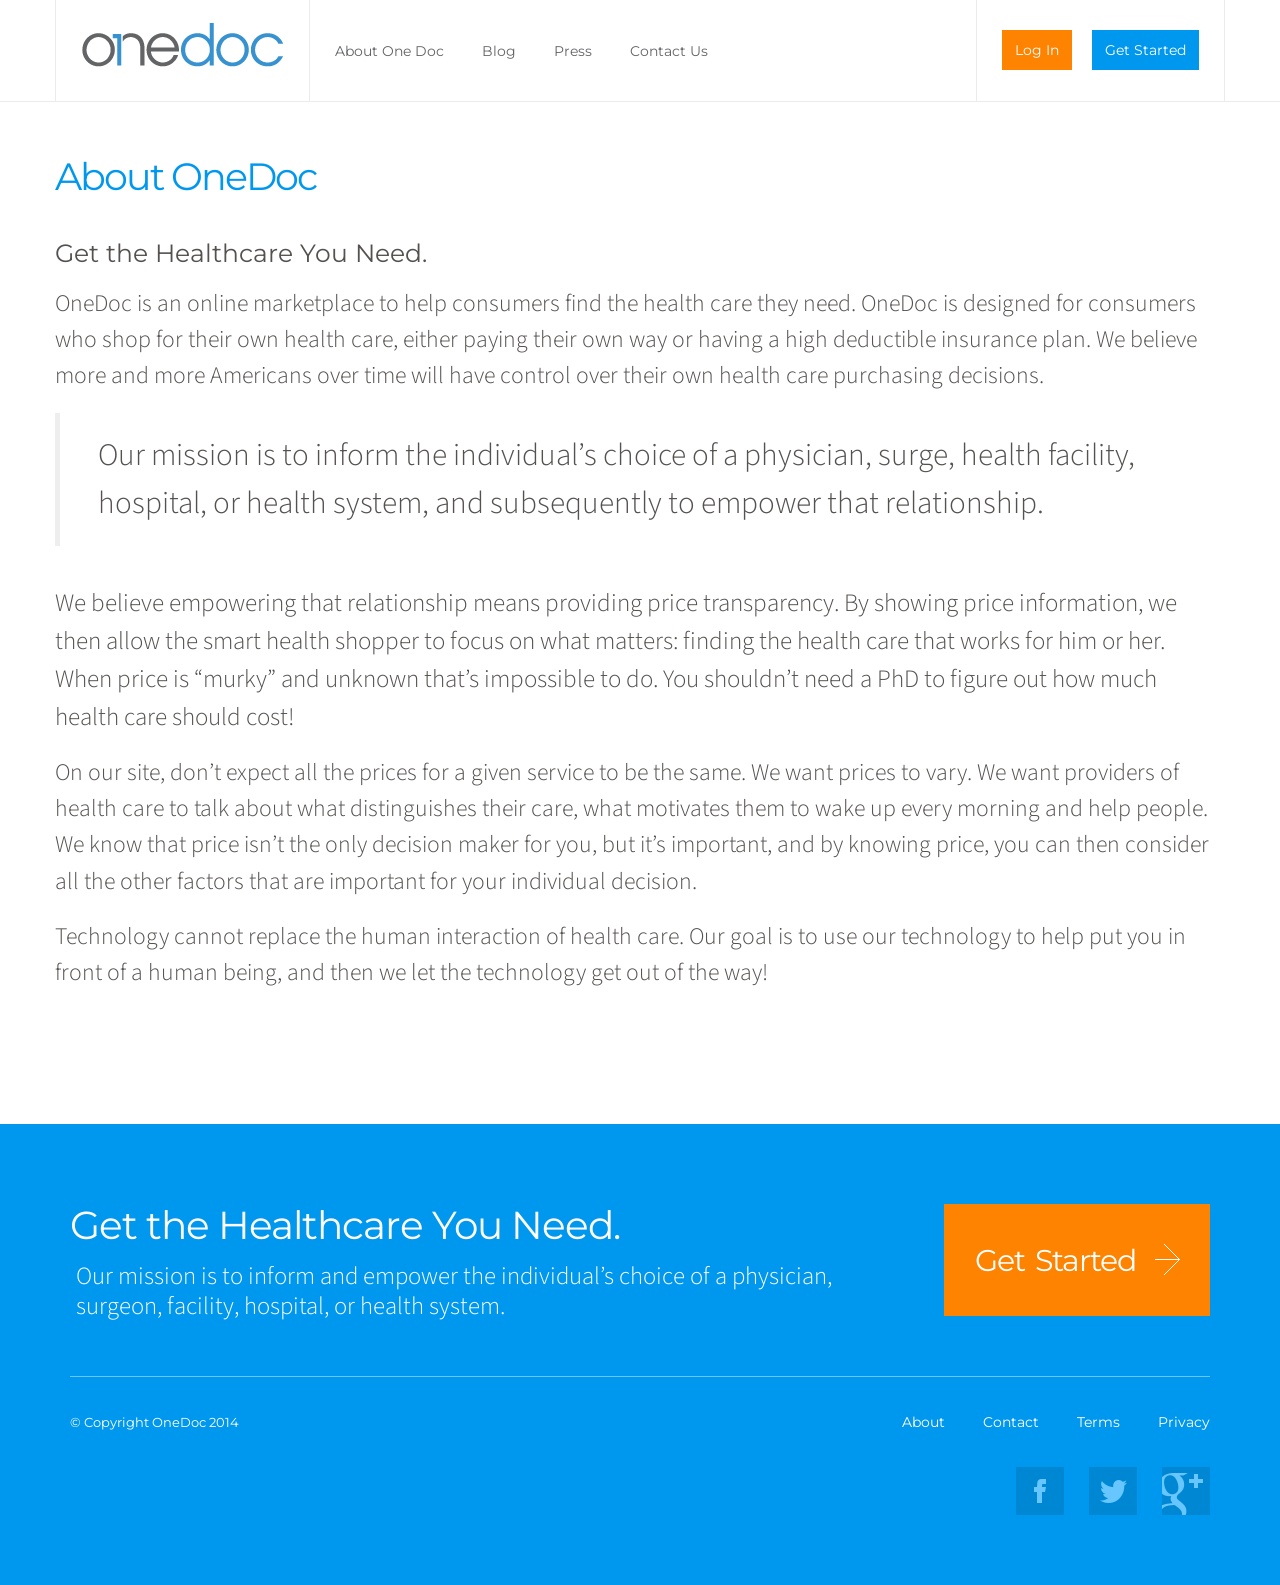
==== commit 11545b9a: "Changed footer and header styles for About OneDoc" ====
--- a/about.html
+++ b/about.html
@@ -65,43 +65,50 @@
 				<section class="section">
 					<div class="container"> 						<div class="holder row">
-									<h1>Welcome to OneDoc</h1>
-									<h2>Let’s get you signed up.</h2>
-									<p>OneDoc is an online marketplace to help consumers find the health care they need.  OneDoc is designed for consumers who shop for their own health care, either paying their own way or having a high deductible insurance plan.  We believe more and more Americans over time will have control over their own health care purchasing decisions. Our mission is to inform the individual’s choice of a physician, surge, health facility, hospital, or health system, and subsequently to empower that relationship.  We believe empowering that relationship means providing price transparency.  By showing price information, we then allow the smart health shopper to focus on what matters: finding the health care that works for him or her.  When price is “murky” and unknown that’s impossible to do.   You shouldn’t need a PhD to figure out how much health care should cost!</p>
+									<h2 style="margin-top:50px">About OneDoc</h2>
+									<h3>Get the Healthcare You Need.</h3>
+									<p>OneDoc is an online marketplace to help consumers find the health care they need.  OneDoc is designed for consumers who shop for their own health care, either paying their own way or having a high deductible insurance plan.  We believe more and more Americans over time will have control over their own health care purchasing decisions. <blockquote>Our mission is to inform the individual’s choice of a physician, surge, health facility, hospital, or health system, and subsequently to empower that relationship.</blockquote>  We believe empowering that relationship means providing price transparency.  By showing price information, we then allow the smart health shopper to focus on what matters: finding the health care that works for him or her.  When price is “murky” and unknown that’s impossible to do.   You shouldn’t need a PhD to figure out how much health care should cost!</p>
 									
 									<p>On our site, don’t expect all the prices for a given service to be the same.  We want prices to vary.   We want providers of health care to talk about what distinguishes their care, what motivates them to wake up every morning and help people.  We know that price isn’t the only decision maker for you, but it’s important, and by knowing price, you can then consider all the other factors that are important for your individual decision.</p>  
 									
-									<p>Technology cannot replace the human interaction of health care.  Our goal is to use our technology to help put you in front of a human being, and then we let the technology get out of the way!</p>
+									<p>Technology cannot replace the human interaction of health care.  Our goal is to use our technology to help put you in front of a human being, and then we let the technology get out of the way!</p><br><br><br>
 						</div> 					</div>
 				</section>
 			</main> 		</div>
-		<footer id="footer">-			<div class="f1">-				<div class="f2">
-					<div class="container">
-						<div class="holder row">
-							<div class="footer-content">
-								<p class="copyright">&copy; Copyright OneDoc 2014</p>
-								<div class="frame">
-									<ul class="footer-nav">-										<li><a href="#">About</a></li>-										<li><a href="#">Contact</a></li>-										<li><a href="#">Terms</a></li>-										<li><a href="#">Privacy</a></li>-									</ul>
-									<ul class="social-networks">-										<li><a href="#" class="facebook">Facebook</a></li>-										<li><a href="#" class="twitter">Twitter</a></li>-										<li><a href="#" class="google">Google+</a></li>-									</ul>
-								</div>
-							</div>
-						</div>
-					</div>
-				</div>-			</div>+		<footer id="footer">
+			<div class="f1">
+				<div class="f2">
+					<div class="container">
+						<div class="holder row">
+							<div class="get-started">
+								<div class="txt">
+									<h2>Get the Healthcare You Need.</h2>
+									<p>Our mission is to inform and empower  the individual’s choice of a physician, surgeon, facility, hospital, or health system.</p>
+								</div>
+								<a href="#" class="btn-started">Get Started</a>
+							</div>
+							<div class="footer-content">
+								<p class="copyright">&copy; Copyright OneDoc 2014</p>
+								<div class="frame">
+									<ul class="footer-nav">
+										<li><a href="#">About</a></li>
+										<li><a href="#">Contact</a></li>
+										<li><a href="#">Terms</a></li>
+										<li><a href="#">Privacy</a></li>
+									</ul>
+									<ul class="social-networks">
+										<li><a href="#" class="facebook">Facebook</a></li>
+										<li><a href="#" class="twitter">Twitter</a></li>
+										<li><a href="#" class="google">Google+</a></li>
+									</ul>
+								</div>
+							</div>
+						</div>
+					</div>
+				</div>
+			</div>
 		</footer>
 	</div>
 	<!-- Modal -->
